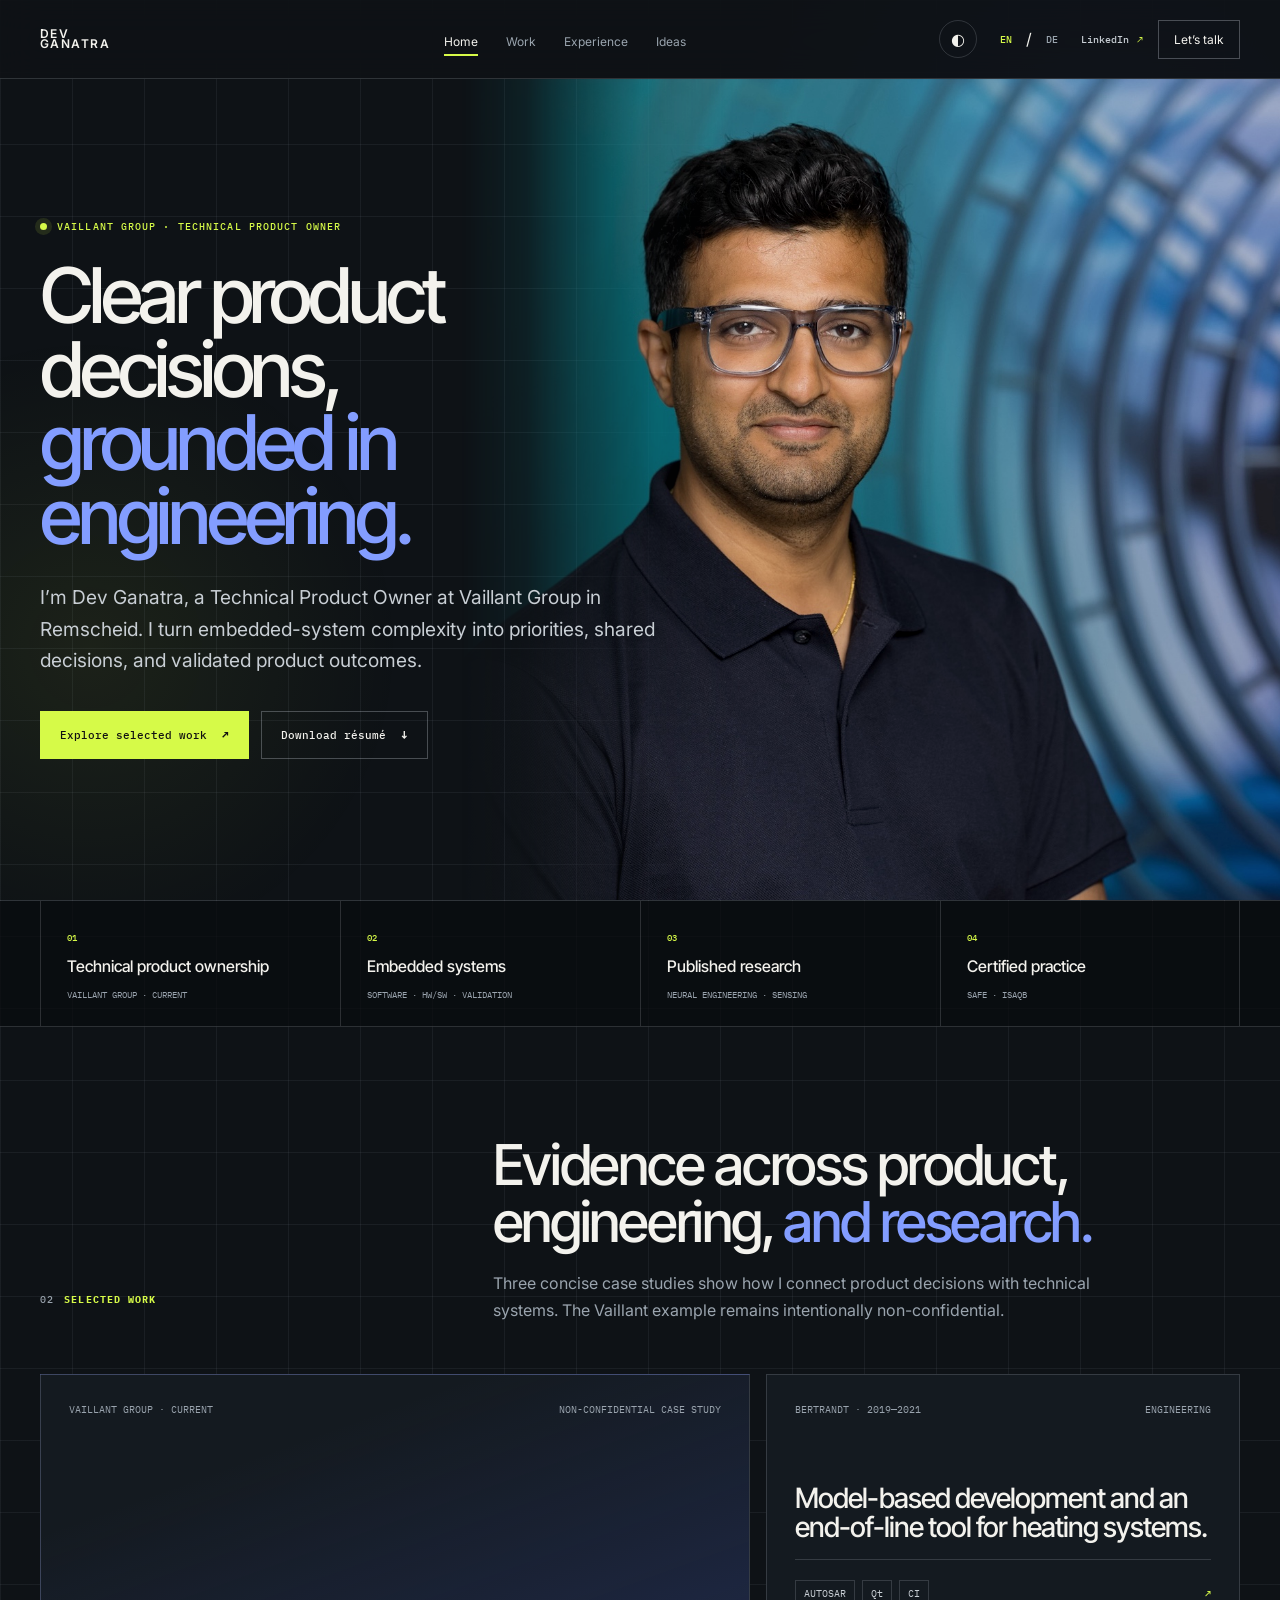
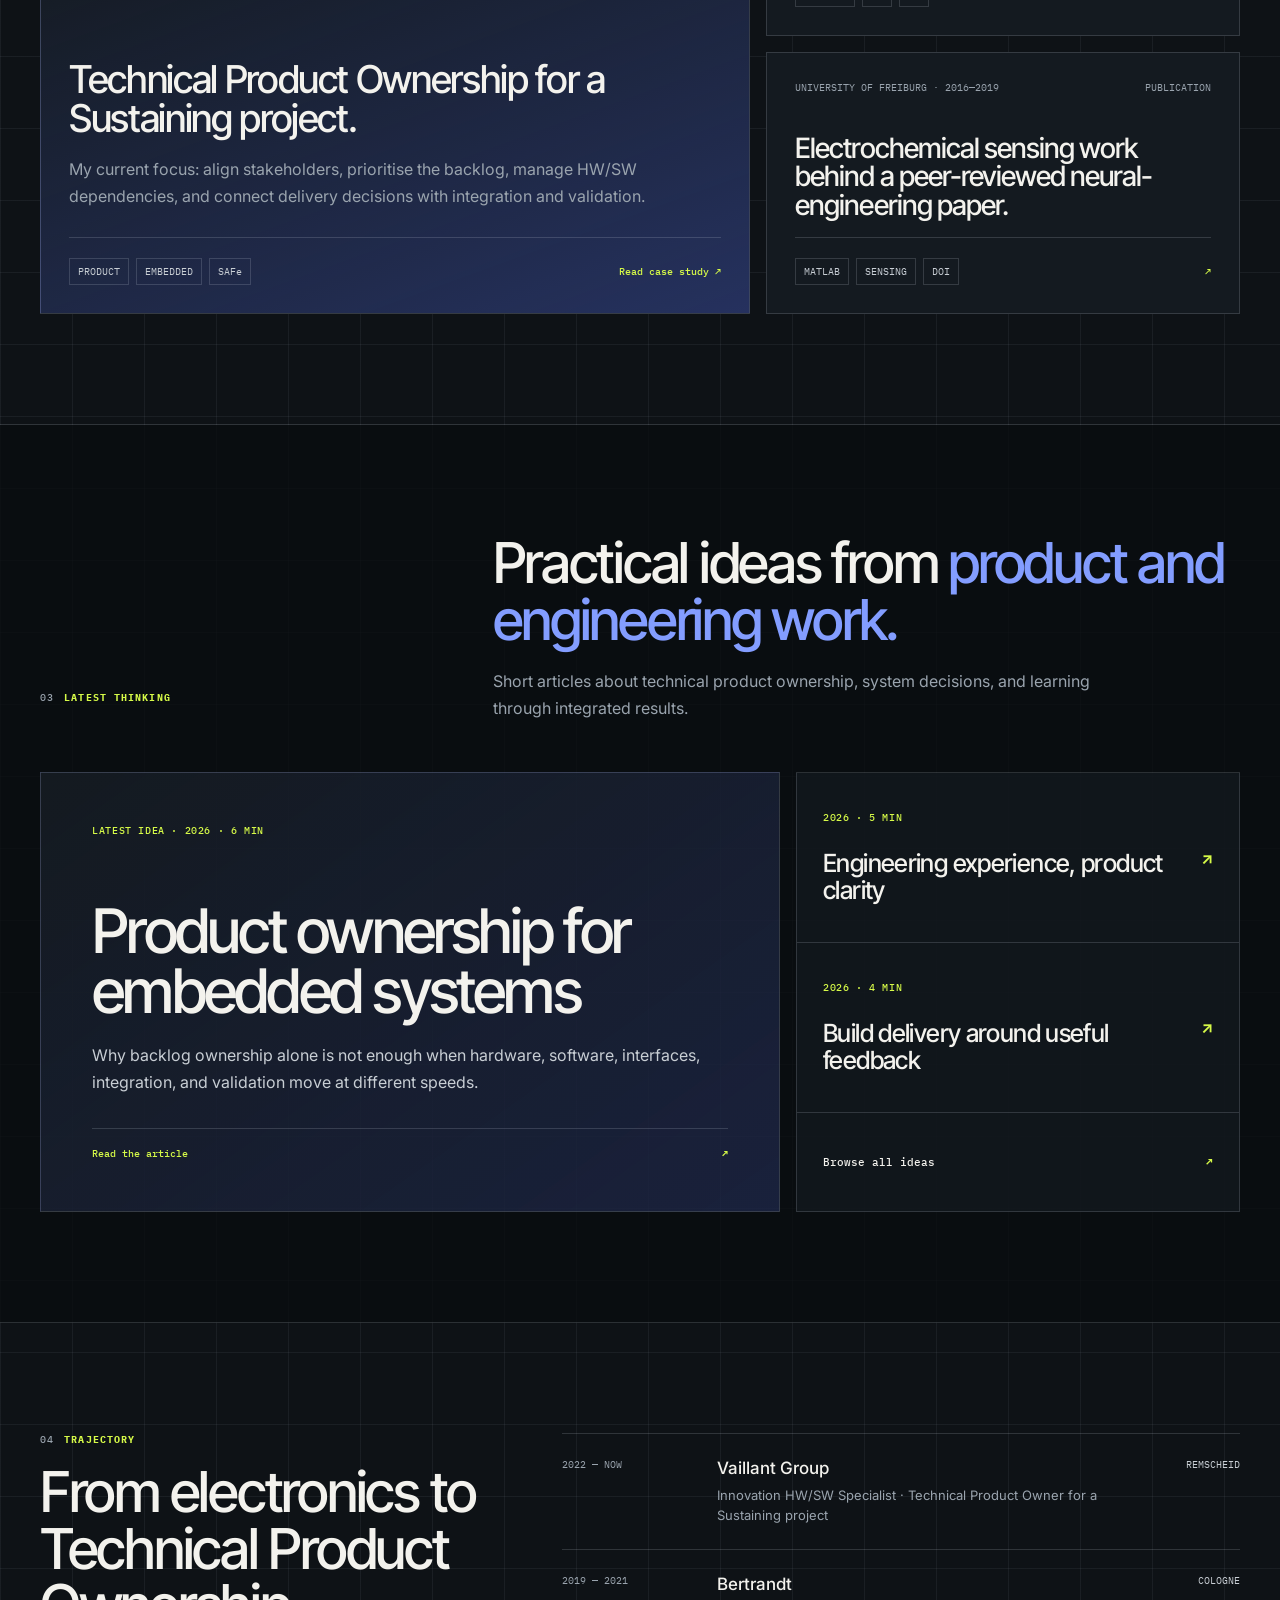
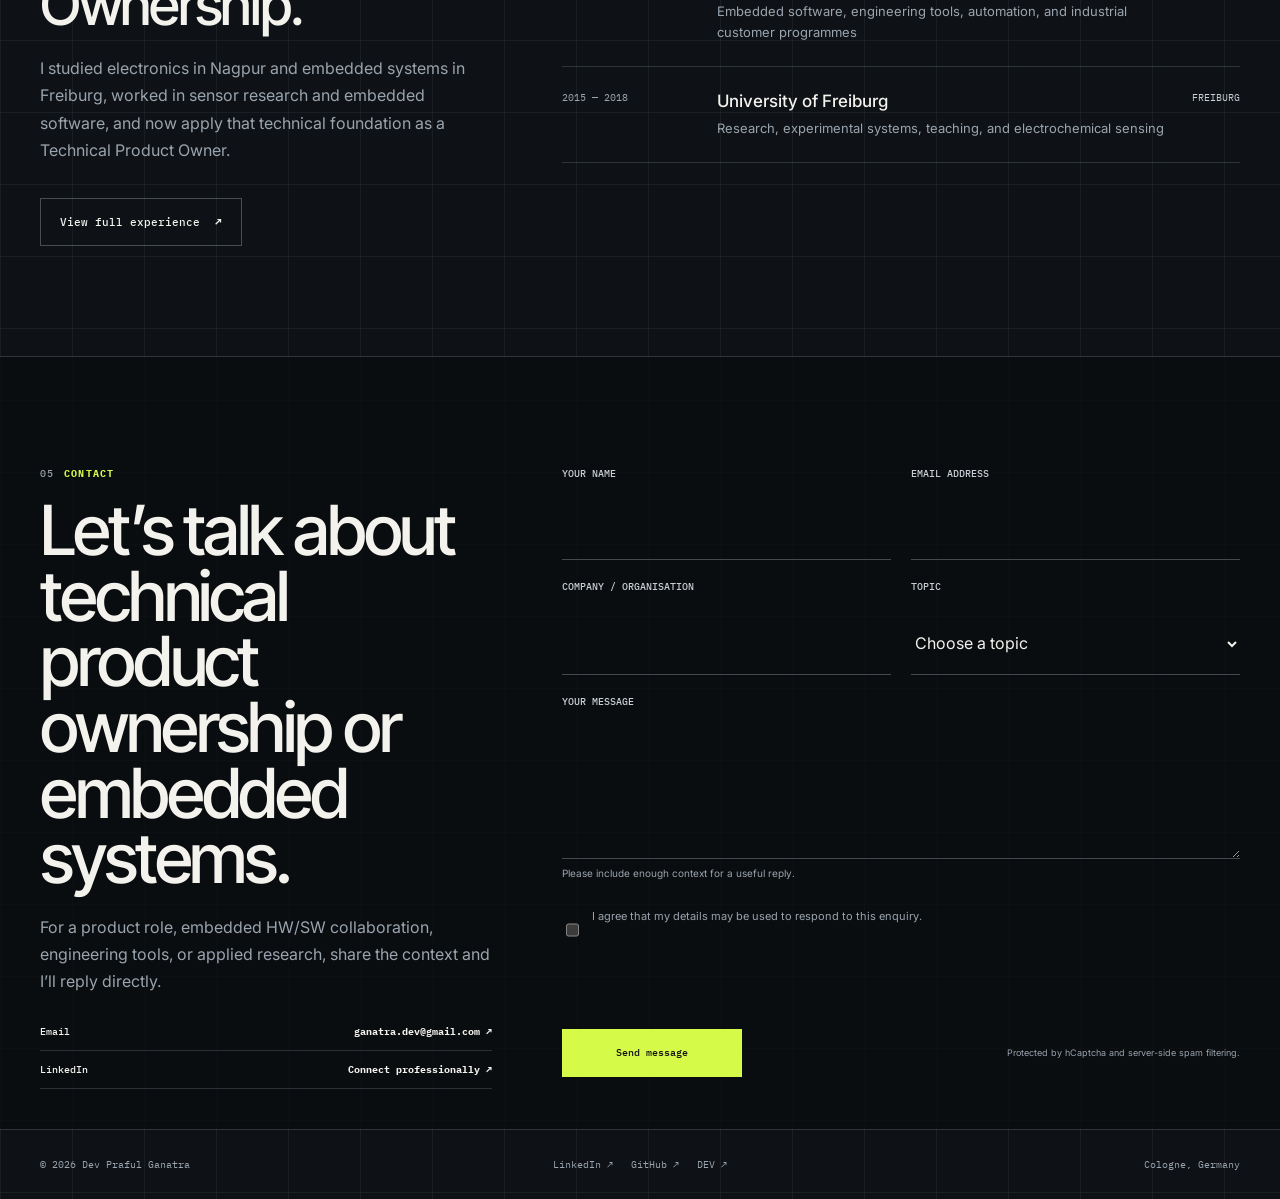
==== index.html @ 5b65bd44 "Integrate portrait into reference-based hero scene" ====
<!doctype html>
<html
  lang="en"
  data-title-en="Dev Praful Ganatra — Technical Product Owner"
  data-title-de="Dev Praful Ganatra — Technical Product Owner"
  data-description-en="Dev Praful Ganatra is a Technical Product Owner at Vaillant Group with experience in embedded software, model-based development, engineering tools, and sensor research."
  data-description-de="Dev Praful Ganatra arbeitet als Technical Product Owner bei der Vaillant Group und bringt Erfahrung in Embedded Software, modellbasierter Entwicklung, Engineering-Tools und Sensorforschung mit."
  data-canonical="https://devganatra.github.io/"
>
  <head>
    <meta charset="UTF-8" />
    <meta name="viewport" content="width=device-width, initial-scale=1.0" />
    <meta name="description" content="Dev Praful Ganatra is a Technical Product Owner at Vaillant Group with experience in embedded software, model-based development, engineering tools, and sensor research." />
    <meta name="author" content="Dev Praful Ganatra" />
    <meta name="robots" content="index, follow, max-image-preview:large, max-snippet:-1" />
    <meta name="google-site-verification" content="arIc67Iur2jPCb2E7fAKsbafg_-e31G-WFQMiZarhj4" />
    <meta name="theme-color" content="#0e1216" />
    <meta name="color-scheme" content="dark light" />
    <meta property="og:type" content="profile" />
    <meta property="og:url" content="https://devganatra.github.io/" />
    <meta property="og:site_name" content="Dev Ganatra" />
    <meta property="og:title" content="Dev Praful Ganatra — Technical Product Owner" />
    <meta property="og:description" content="Technical Product Owner at Vaillant Group with a background in embedded software, model-based development, and applied research." />
    <meta property="og:locale" content="en_GB" />
    <meta property="og:locale:alternate" content="de_DE" />
    <meta name="twitter:card" content="summary_large_image" />
    <meta name="twitter:title" content="Dev Praful Ganatra — Technical Product Owner" />
    <meta name="twitter:description" content="Technical Product Owner at Vaillant Group with a background in embedded software, model-based development, and applied research." />
    <meta property="og:image" content="https://devganatra.github.io/assets/og.png" /><meta property="og:image:width" content="1200" /><meta property="og:image:height" content="630" /><meta property="og:image:alt" content="Dev Ganatra — Product and Engineering" /><meta name="twitter:image" content="https://devganatra.github.io/assets/og.png" /><title>Dev Praful Ganatra — Technical Product Owner</title>
    <link rel="canonical" href="https://devganatra.github.io/" />
    <link rel="alternate" hreflang="en" href="https://devganatra.github.io/?lang=en" />
    <link rel="alternate" hreflang="de" href="https://devganatra.github.io/?lang=de" />
    <link rel="alternate" hreflang="x-default" href="https://devganatra.github.io/" />
    <link rel="preconnect" href="https://fonts.googleapis.com" />
    <link rel="preconnect" href="https://fonts.gstatic.com" crossorigin />
    <link href="https://fonts.googleapis.com/css2?family=IBM+Plex+Mono:wght@400;500&family=Inter:wght@400;500;600&family=Inter+Tight:wght@400;500;600&display=swap" rel="stylesheet" />
    <link rel="icon" href="/assets/icon.svg" type="image/svg+xml" />
    <link rel="manifest" href="/manifest.webmanifest" />
    <link rel="stylesheet" href="/styles.css?v=50" />
    <script type="application/ld+json">
      {
        "@context": "https://schema.org",
        "@graph": [
          {
            "@type": "Person",
            "@id": "https://devganatra.github.io/#person",
            "name": "Dev Praful Ganatra",
            "givenName": "Dev Praful",
            "familyName": "Ganatra",
            "alternateName": ["Dev Ganatra", "Dev Praful Ganatra"],
            "url": "https://devganatra.github.io/",
            "email": "mailto:ganatra.dev@gmail.com",
            "jobTitle": "Technical Product Owner",
            "description": "Technical Product Owner at Vaillant Group with experience in sustaining products, embedded software, model-based development, engineering tools, and electrochemical sensor research.",
            "knowsAbout": [
              "Technical product ownership",
              "Embedded systems",
              "HW/SW innovation",
              "Connected products",
              "Engineering tools and automation",
              "Control systems",
              "Computer vision",
              "Electrochemical sensing"
            ],
            "homeLocation": {"@type": "Place", "name": "Cologne, Germany"},
            "worksFor": {"@type": "Organization", "name": "Vaillant Group", "url": "https://www.vaillant-group.com/"},
            "alumniOf": [
              {"@type": "CollegeOrUniversity", "name": "University of Freiburg", "url": "https://uni-freiburg.de/"},
              {"@type": "CollegeOrUniversity", "name": "RTM Nagpur University", "url": "https://www.nagpuruniversity.ac.in/"}
            ],
            "sameAs": [
              "https://www.linkedin.com/in/devganatra",
              "https://github.com/devganatra",
              "https://dev.to/devganatra",
              "https://gravatar.com/devganatra"
            ]
          },
          {
            "@type": "WebSite",
            "@id": "https://devganatra.github.io/#website",
            "url": "https://devganatra.github.io/",
            "name": "Dev Ganatra — Product and Engineering Portfolio",
            "alternateName": ["Dev Praful Ganatra", "Dev Ganatra"],
            "inLanguage": ["en", "de"],
            "publisher": {"@id": "https://devganatra.github.io/#person"}
          },
          {
            "@type": "ProfilePage",
            "@id": "https://devganatra.github.io/#profile",
            "url": "https://devganatra.github.io/",
            "name": "Dev Praful Ganatra — Technical Product Owner",
            "dateModified": "2026-09-23T12:00:00+02:00",
            "mainEntity": {"@id": "https://devganatra.github.io/#person"},
            "isPartOf": {"@id": "https://devganatra.github.io/#website"}
          }
        ]
      }
    </script>
  </head>
  <body data-page="home">
    <a class="skip-link" href="#content" data-en="Skip to content" data-de="Zum Inhalt springen">Skip to content</a>

    <header class="site-header">
      <div class="shell header-inner">
        <a class="wordmark" href="/" data-internal aria-label="Dev Ganatra home"><span>DEV</span><span>GANATRA</span></a>
        <nav class="primary-nav" data-primary-navigation aria-label="Primary navigation" data-aria-en="Primary navigation" data-aria-de="Hauptnavigation">
          <a href="/" data-internal data-nav-page="home" data-en="Home" data-de="Start">Home</a>
          <a href="/product/" data-internal data-nav-page="product" data-en="Product" data-de="Produkt">Product</a>
          <a href="/case-studies/" data-internal data-nav-page="cases" data-en="Case studies" data-de="Fallstudien">Case studies</a>
          <a href="/projects/" data-internal data-nav-page="projects" data-en="Projects" data-de="Projekte">Projects</a>
          <a href="/research/" data-internal data-nav-page="research" data-en="Research" data-de="Forschung">Research</a>
          <a href="/experience/" data-internal data-nav-page="experience" data-en="Experience" data-de="Beruflicher Werdegang">Experience</a>
          <a href="/notes/" data-internal data-nav-page="notes" data-en="Notes" data-de="Fachbeiträge">Notes</a>
          <div class="mobile-nav-actions">
            <div class="language-switch" aria-label="Language" data-aria-en="Language" data-aria-de="Sprache">
              <button type="button" data-language="en" aria-pressed="true">EN</button><span>/</span><button type="button" data-language="de" aria-pressed="false">DE</button>
            </div>
            <button class="theme-toggle" type="button" data-theme-toggle aria-label="Switch colour theme" data-aria-en="Switch colour theme" data-aria-de="Farbschema wechseln">◐</button>
          </div>
        </nav>
        <div class="header-actions">
          <button class="theme-toggle" type="button" data-theme-toggle aria-label="Switch colour theme" data-aria-en="Switch colour theme" data-aria-de="Farbschema wechseln">◐</button>
          <div class="language-switch" aria-label="Language" data-aria-en="Language" data-aria-de="Sprache">
            <button type="button" data-language="en" aria-pressed="true">EN</button><span>/</span><button type="button" data-language="de" aria-pressed="false">DE</button>
          </div>
          <a class="linkedin-link" href="https://www.linkedin.com/in/devganatra" target="_blank" rel="noreferrer">LinkedIn <b>↗</b></a>
          <a class="header-cta" href="#contact" data-en="Let’s talk" data-de="Kontakt">Let’s talk</a>
          <button class="menu-toggle" type="button" data-menu-toggle aria-expanded="false" aria-label="Open navigation" data-aria-en="Open navigation" data-aria-de="Navigation öffnen">☰</button>
        </div>
      </div>
    </header>

    <main id="content">
      <section class="home-hero">
        <div class="shell hero-layout">
          <div class="hero-copy reveal">
            <span class="eyebrow" data-en="Vaillant Group · Technical Product Owner" data-de="Vaillant Group · Technical Product Owner">Vaillant Group · Technical Product Owner</span>
            <h1>
              <span data-en="Clear product decisions," data-de="Klare Produkt&shy;entscheidungen,">Clear product decisions,</span>
              <em data-en="grounded in engineering." data-de="fundiert durch Engineering.">grounded in engineering.</em>
            </h1>
            <p class="hero-intro" data-en="I’m Dev Ganatra, a Technical Product Owner at Vaillant Group in Remscheid. I turn embedded-system complexity into priorities, shared decisions, and validated product outcomes." data-de="Ich bin Dev Ganatra, Technical Product Owner bei der Vaillant Group in Remscheid. Ich übersetze die Komplexität eingebetteter Systeme in klare Prioritäten, gemeinsame Entscheidungen und validierte Produktergebnisse.">I’m Dev Ganatra, a Technical Product Owner at Vaillant Group in Remscheid. I turn embedded-system complexity into priorities, shared decisions, and validated product outcomes.</p>
            <div class="hero-actions">
              <a class="button button-primary" href="/case-studies/" data-internal><span data-en="Explore selected work" data-de="Ausgewählte Arbeiten">Explore selected work</span><b>↗</b></a>
              <a class="button button-quiet" href="/output/pdf/Dev_Ganatra_Resume_EN.pdf" data-resume-link download><span data-en="Download résumé" data-de="Lebenslauf herunterladen">Download résumé</span><b>↓</b></a>
            </div>
          </div>

          <aside class="portrait-card reveal" aria-label="Portrait of Dev Ganatra" data-aria-en="Portrait of Dev Ganatra" data-aria-de="Porträt von Dev Ganatra">
            <img src="/assets/dev-ganatra-hero-scene.jpg" width="1800" height="1201" alt="Dev Ganatra in a professional engineering environment" fetchpriority="high" />
          </aside>
        </div>
      </section>

      <section class="proof-strip" aria-label="Professional focus">
        <div class="shell proof-grid">
          <div><span>01</span><strong data-en="Technical product ownership" data-de="Technische Produktverantwortung">Technical product ownership</strong><small data-en="Vaillant Group · current" data-de="Vaillant Group · aktuell">Vaillant Group · current</small></div>
          <div><span>02</span><strong data-en="Embedded systems" data-de="Embedded Systems">Embedded systems</strong><small data-en="Software · HW/SW · validation" data-de="Software · HW/SW · Validierung">Software · HW/SW · validation</small></div>
          <div><span>03</span><strong data-en="Published research" data-de="Publizierte Forschung">Published research</strong><small data-en="Neural engineering · sensing" data-de="Neural Engineering · Sensorik">Neural engineering · sensing</small></div>
          <div><span>04</span><strong data-en="Certified practice" data-de="Zertifizierte Praxis">Certified practice</strong><small>SAFe · iSAQB</small></div>
        </div>
      </section>

      <section class="section">
        <div class="shell">
          <div class="section-heading reveal">
            <div><span class="section-kicker"><span>02</span><b data-en="Selected work" data-de="Ausgewählte Arbeiten">Selected work</b></span></div>
            <div>
              <h2><span data-en="Evidence across product, engineering, " data-de="Beispiele aus Produktarbeit, Engineering ">Evidence across product, engineering, </span><em data-en="and research." data-de="und Forschung.">and research.</em></h2>
              <p data-en="Three concise case studies show how I connect product decisions with technical systems. The Vaillant example remains intentionally non-confidential." data-de="Drei kompakte Fallstudien zeigen, wie ich Produktentscheidungen mit technischen Systemen verbinde. Das Vaillant-Beispiel bleibt bewusst frei von vertraulichen Informationen.">Three concise case studies show how I connect product decisions with technical systems. The Vaillant example remains intentionally non-confidential.</p>
            </div>
          </div>
          <div class="featured-grid">
            <a class="case-card case-card-large reveal" href="/case-studies/connected-climate-products/" data-internal>
              <div class="case-meta"><span data-en="VAILLANT GROUP · CURRENT" data-de="VAILLANT GROUP · AKTUELL">VAILLANT GROUP · CURRENT</span><span data-en="NON-CONFIDENTIAL CASE STUDY" data-de="FALLSTUDIE OHNE VERTRAULICHE INHALTE">NON-CONFIDENTIAL CASE STUDY</span></div>
              <h3 data-en="Technical Product Ownership for a Sustaining project." data-de="Technische Produktverantwortung in einem Sustaining-Projekt.">Technical Product Ownership for a Sustaining project.</h3>
              <p data-en="My current focus: align stakeholders, prioritise the backlog, manage HW/SW dependencies, and connect delivery decisions with integration and validation." data-de="Mein aktueller Fokus: Stakeholder abstimmen, den Backlog priorisieren, HW/SW-Abhängigkeiten steuern und Umsetzungsentscheidungen mit Integration und Validierung verbinden.">My current focus: align stakeholders, prioritise the backlog, manage HW/SW dependencies, and connect delivery decisions with integration and validation.</p>
              <div class="case-footer"><div class="case-tags"><span>PRODUCT</span><span>EMBEDDED</span><span>SAFe</span></div><b data-en="Read case study ↗" data-de="Case Study lesen ↗">Read case study ↗</b></div>
            </a>
            <a class="case-card reveal" href="/case-studies/engineering-tools/" data-internal>
              <div class="case-meta"><span>BERTRANDT · 2019—2021</span><span>ENGINEERING</span></div>
              <h3 data-en="Model-based development and an end-of-line tool for heating systems." data-de="Modellbasierte Entwicklung und ein End-of-Line-Tool für Heizsysteme.">Model-based development and an end-of-line tool for heating systems.</h3>
              <div class="case-footer"><div class="case-tags"><span>AUTOSAR</span><span>Qt</span><span>CI</span></div><b>↗</b></div>
            </a>
            <a class="case-card reveal" href="/case-studies/neural-implant-sensing/" data-internal>
              <div class="case-meta"><span data-en="UNIVERSITY OF FREIBURG · 2016—2019" data-de="UNIVERSITÄT FREIBURG · 2016—2019">UNIVERSITY OF FREIBURG · 2016—2019</span><span data-en="PUBLICATION" data-de="PUBLIKATION">PUBLICATION</span></div>
              <h3 data-en="Electrochemical sensing work behind a peer-reviewed neural-engineering paper." data-de="Elektrochemische Sensorforschung als Grundlage einer begutachteten Publikation zu neuronalen Implantaten.">Electrochemical sensing work behind a peer-reviewed neural-engineering paper.</h3>
              <div class="case-footer"><div class="case-tags"><span>MATLAB</span><span>SENSING</span><span>DOI</span></div><b>↗</b></div>
            </a>
          </div>
        </div>
      </section>

      <section class="section ideas-section">
        <div class="shell">
          <div class="section-heading reveal">
            <div><span class="section-kicker"><span>03</span><b data-en="Latest thinking" data-de="Aktuelle Fachbeiträge">Latest thinking</b></span></div>
            <div>
              <h2><span data-en="Practical ideas from " data-de="Praxisnahe Gedanken aus ">Practical ideas from </span><em data-en="product and engineering work." data-de="Produktarbeit und Engineering.">product and engineering work.</em></h2>
              <p data-en="Short articles about technical product ownership, system decisions, and learning through integrated results." data-de="Kurze Beiträge über technische Produktverantwortung, Systementscheidungen und Lernen anhand integrierter Ergebnisse.">Short articles about technical product ownership, system decisions, and learning through integrated results.</p>
            </div>
          </div>
          <div class="ideas-layout">
            <a class="idea-feature reveal" href="/notes/product-ownership-embedded-systems/" data-internal>
              <span class="idea-meta" data-en="LATEST IDEA · 2026 · 6 MIN" data-de="AKTUELLER BEITRAG · 2026 · 6 MIN">LATEST IDEA · 2026 · 6 MIN</span>
              <h3 data-en="Product ownership for embedded systems" data-de="Produktverantwortung für eingebettete Systeme">Product ownership for embedded systems</h3>
              <p data-en="Why backlog ownership alone is not enough when hardware, software, interfaces, integration, and validation move at different speeds." data-de="Warum Backlog-Verantwortung allein nicht genügt, wenn Hardware, Software, Schnittstellen, Integration und Validierung unterschiedlichen Taktungen folgen.">Why backlog ownership alone is not enough when hardware, software, interfaces, integration, and validation move at different speeds.</p>
              <strong><span data-en="Read the article" data-de="Beitrag lesen">Read the article</span><b>↗</b></strong>
            </a>
            <div class="idea-list reveal">
              <a href="/notes/engineering-depth-product-clarity/" data-internal><span>2026 · 5 MIN</span><h3 data-en="Engineering experience, product clarity" data-de="Technische Erfahrung für klare Produktentscheidungen">Engineering experience, product clarity</h3><b>↗</b></a>
              <a href="/notes/feedback-delivery-system/" data-internal><span>2026 · 4 MIN</span><h3 data-en="Build delivery around useful feedback" data-de="Umsetzung an verwertbarem Feedback ausrichten">Build delivery around useful feedback</h3><b>↗</b></a>
              <a class="idea-archive" href="/notes/" data-internal><span data-en="Browse all ideas" data-de="Alle Fachbeiträge">Browse all ideas</span><b>↗</b></a>
            </div>
          </div>
        </div>
      </section>

      <section class="section">
        <div class="shell career-preview">
          <div class="career-copy reveal">
            <span class="section-kicker"><span>04</span><b data-en="Trajectory" data-de="Laufbahn">Trajectory</b></span>
            <h2 data-en="From electronics to Technical Product Ownership." data-de="Von der Elektronik zur technischen Produktverantwortung.">From electronics to Technical Product Ownership.</h2>
            <p data-en="I studied electronics in Nagpur and embedded systems in Freiburg, worked in sensor research and embedded software, and now apply that technical foundation as a Technical Product Owner." data-de="Ich studierte Elektronik in Nagpur und Embedded Systems in Freiburg, arbeitete in der Sensorforschung und Embedded-Softwareentwicklung und nutze diese technische Grundlage heute als Technical Product Owner.">I studied electronics in Nagpur and embedded systems in Freiburg, worked in sensor research and embedded software, and now apply that technical foundation as a Technical Product Owner.</p>
            <div class="page-actions"><a class="button button-quiet" href="/experience/" data-internal><span data-en="View full experience" data-de="Gesamte Erfahrung">View full experience</span><b>↗</b></a></div>
          </div>
          <div class="career-list reveal">
            <article><time data-en="2022 — NOW" data-de="2022 — HEUTE">2022 — NOW</time><div><h3>Vaillant Group</h3><p data-en="Innovation HW/SW Specialist · Technical Product Owner for a Sustaining project" data-de="Innovation HW/SW Specialist · Technical Product Owner für ein Sustaining-Projekt">Innovation HW/SW Specialist · Technical Product Owner for a Sustaining project</p></div><span>REMSCHEID</span></article>
            <article><time>2019 — 2021</time><div><h3>Bertrandt</h3><p data-en="Embedded software, engineering tools, automation, and industrial customer programmes" data-de="Embedded Software, Engineering-Tools, Automatisierung und industrielle Kundenprogramme">Embedded software, engineering tools, automation, and industrial customer programmes</p></div><span data-en="COLOGNE" data-de="KÖLN">COLOGNE</span></article>
            <article><time>2015 — 2018</time><div><h3>University of Freiburg</h3><p data-en="Research, experimental systems, teaching, and electrochemical sensing" data-de="Forschung, Versuchssysteme, Lehre und elektrochemische Sensorik">Research, experimental systems, teaching, and electrochemical sensing</p></div><span>FREIBURG</span></article>
          </div>
        </div>
      </section>

      <section class="contact-section" id="contact">
        <div class="shell contact-layout">
          <div class="contact-copy reveal">
            <span class="section-kicker"><span>05</span><b data-en="Contact" data-de="Kontakt">Contact</b></span>
            <h2 data-en="Let’s talk about technical product ownership or embedded systems." data-de="Austausch zu technischer Produktverantwortung oder Embedded Systems.">Let’s talk about technical product ownership or embedded systems.</h2>
            <p data-en="For a product role, embedded HW/SW collaboration, engineering tools, or applied research, share the context and I’ll reply directly." data-de="Ob Produktrolle, Zusammenarbeit an Embedded HW/SW, Engineering-Tools oder angewandte Forschung: Schildern Sie kurz den Kontext, und ich antworte gezielt.">For a product role, embedded HW/SW collaboration, engineering tools, or applied research, share the context and I’ll reply directly.</p>
            <div class="contact-links">
              <a href="mailto:ganatra.dev@gmail.com"><span>Email</span><b>ganatra.dev@gmail.com ↗</b></a>
              <a href="https://www.linkedin.com/in/devganatra" target="_blank" rel="noreferrer"><span>LinkedIn</span><b data-en="Connect professionally ↗" data-de="Professionell vernetzen ↗">Connect professionally ↗</b></a>
            </div>
          </div>

          <form class="contact-form reveal" action="https://api.web3forms.com/submit" method="POST" data-contact-form>
            <input type="hidden" name="access_key" value="1f763b0e-4c8f-427f-8087-fe6c22e0355c" />
            <input type="hidden" name="subject" value="[devganatra.me] New portfolio enquiry" />
            <input type="hidden" name="from_name" value="Dev Ganatra Portfolio" />
            <input type="hidden" name="redirect" value="https://devganatra.github.io/?message=sent#contact" />
            <input type="hidden" name="Source" value="devganatra.github.io portfolio" />
            <input class="form-honey" type="checkbox" name="botcheck" tabindex="-1" autocomplete="off" aria-hidden="true" />
            <div class="form-success" data-form-success role="status" hidden><strong data-en="Message sent." data-de="Nachricht gesendet.">Message sent.</strong><p data-en="Thank you. I’ll reply as soon as possible." data-de="Vielen Dank. Ich melde mich so bald wie möglich.">Thank you. I’ll reply as soon as possible.</p></div>
            <div class="form-field"><label for="name" data-en="Your name" data-de="Ihr Name">Your name</label><input id="name" name="Name" type="text" autocomplete="name" minlength="2" maxlength="80" required /></div>
            <div class="form-field"><label for="email" data-en="Email address" data-de="E-Mail-Adresse">Email address</label><input id="email" name="email" type="email" autocomplete="email" maxlength="120" required /></div>
            <div class="form-field"><label for="company" data-en="Company / organisation" data-de="Unternehmen / Organisation">Company / organisation</label><input id="company" name="Company / organization" type="text" autocomplete="organization" maxlength="120" /></div>
            <div class="form-field"><label for="topic" data-en="Topic" data-de="Thema">Topic</label><select id="topic" name="Topic" required><option value="" selected disabled data-en="Choose a topic" data-de="Thema auswählen">Choose a topic</option><option value="Product ownership" data-en="Product ownership" data-de="Product Ownership">Product ownership</option><option value="Embedded systems" data-en="Embedded systems" data-de="Eingebettete Systeme">Embedded systems</option><option value="Engineering collaboration" data-en="Engineering collaboration" data-de="Engineering-Zusammenarbeit">Engineering collaboration</option><option value="Other" data-en="Other" data-de="Anderes">Other</option></select></div>
            <div class="form-field form-field-wide"><label for="message" data-en="Your message" data-de="Ihre Nachricht">Your message</label><textarea id="message" name="Message" rows="5" minlength="30" maxlength="2000" required></textarea><small data-en="Please include enough context for a useful reply." data-de="Bitte geben Sie genügend Kontext für eine hilfreiche Antwort an.">Please include enough context for a useful reply.</small></div>
            <label class="form-consent form-field-wide"><input type="checkbox" name="Contact permission" value="Agreed" required /><span data-en="I agree that my details may be used to respond to this enquiry." data-de="Ich stimme zu, dass meine Angaben zur Beantwortung dieser Anfrage verwendet werden dürfen.">I agree that my details may be used to respond to this enquiry.</span></label>
            <div class="form-field-wide"><div class="h-captcha" data-captcha="true"></div><p data-captcha-error role="alert" hidden data-en="Please complete the spam-protection check." data-de="Bitte schließen Sie die Spam-Schutz-Prüfung ab.">Please complete the spam-protection check.</p></div>
            <div class="form-actions form-field-wide"><button type="submit" data-en="Send message" data-de="Nachricht senden">Send message</button><p data-en="Protected by hCaptcha and server-side spam filtering." data-de="Geschützt durch hCaptcha und serverseitige Spamfilterung.">Protected by hCaptcha and server-side spam filtering.</p></div>
          </form>
        </div>
      </section>
    </main>

    <footer class="site-footer">
      <div class="shell footer-inner">
        <span>© <span data-year></span> Dev Praful Ganatra</span>
        <nav aria-label="Social links"><a href="https://www.linkedin.com/in/devganatra" target="_blank" rel="noreferrer">LinkedIn ↗</a><a href="https://github.com/devganatra" target="_blank" rel="noreferrer">GitHub ↗</a><a href="https://dev.to/devganatra" target="_blank" rel="noreferrer">DEV ↗</a></nav>
        <span data-en="Cologne, Germany" data-de="Köln, Deutschland">Cologne, Germany</span>
      </div>
    </footer>
    <div class="reading-progress" data-reading-progress aria-hidden="true"></div>
    <script src="https://web3forms.com/client/script.js" async defer></script>
    <script src="/site.js?v=50"></script>
  </body>
</html>
---- styles.css ----
:root {
  --bg: #0e1216;
  --bg-deep: #090c0f;
  --panel: #141a20;
  --panel-strong: #19212a;
  --ink: #f3f2ed;
  --muted: #9aa4ae;
  --soft: #c8ced4;
  --blue: #839dff;
  --blue-deep: #526ad0;
  --lime: #d6fa48;
  --line: rgba(223, 231, 239, 0.16);
  --line-strong: rgba(223, 231, 239, 0.28);
  --grid: rgba(195, 207, 219, 0.065);
  --display: "Inter Tight", "Inter", sans-serif;
  --sans: "Inter", sans-serif;
  --mono: "IBM Plex Mono", monospace;
  --shell: min(1200px, calc(100vw - 80px));
  color-scheme: dark;
}

:root[data-theme="light"] {
  --bg: #f0efe9;
  --bg-deep: #e5e4dc;
  --panel: #f8f7f2;
  --panel-strong: #ffffff;
  --ink: #171b20;
  --muted: #616a73;
  --soft: #333b43;
  --blue: #4f66d0;
  --blue-deep: #3449a8;
  --lime: #56720a;
  --line: rgba(17, 24, 31, 0.15);
  --line-strong: rgba(17, 24, 31, 0.28);
  --grid: rgba(17, 24, 31, 0.055);
  color-scheme: light;
}

:root[data-theme="light"] .skip-link,
:root[data-theme="light"] .button-primary,
:root[data-theme="light"] .form-actions button { color: #fff; }

* { box-sizing: border-box; }
html { scroll-behavior: smooth; }
body {
  margin: 0;
  background:
    linear-gradient(var(--grid) 1px, transparent 1px),
    linear-gradient(90deg, var(--grid) 1px, transparent 1px),
    var(--bg);
  background-size: 72px 72px;
  color: var(--ink);
  font-family: var(--sans);
  -webkit-font-smoothing: antialiased;
}
body::before {
  position: fixed;
  inset: 0;
  z-index: -1;
  background:
    radial-gradient(circle at 86% 22%, rgba(73, 96, 220, 0.22), transparent 31%),
    radial-gradient(circle at 7% 72%, rgba(214, 250, 72, 0.07), transparent 23%);
  content: "";
  pointer-events: none;
}
a { color: inherit; text-decoration: none; }
button, input, textarea, select { font: inherit; }
button, a { -webkit-tap-highlight-color: transparent; }
:where(a, button, input, textarea, select):focus-visible {
  outline: 3px solid var(--lime);
  outline-offset: 4px;
}
img { max-width: 100%; }
[hidden] { display: none !important; }
.shell { width: var(--shell); margin-inline: auto; }
.skip-link {
  position: fixed;
  left: 18px;
  top: -70px;
  z-index: 100;
  padding: 12px 16px;
  background: var(--lime);
  color: #111;
  font: 500 12px var(--mono);
}
.skip-link:focus { top: 18px; }

.site-header {
  position: sticky;
  top: 0;
  z-index: 50;
  border-bottom: 1px solid var(--line);
  background: color-mix(in srgb, var(--bg) 86%, transparent);
  backdrop-filter: blur(18px);
}
.header-inner {
  display: grid;
  grid-template-columns: 150px 1fr auto;
  min-height: 78px;
  align-items: center;
  gap: 26px;
}
.wordmark {
  display: inline-flex;
  width: max-content;
  flex-direction: column;
  font: 600 12px/0.86 var(--sans);
  letter-spacing: 0.12em;
}
.primary-nav {
  display: flex;
  justify-content: center;
  gap: 28px;
  font-size: 12px;
}
.primary-nav a[href^="/product/"],
.primary-nav a[href^="/projects/"],
.primary-nav a[href^="/research/"] { display: none; }
.primary-nav a {
  position: relative;
  padding: 29px 0 25px;
  color: var(--muted);
  transition: color 180ms ease;
}
.primary-nav a::after {
  position: absolute;
  bottom: 18px;
  left: 0;
  width: 100%;
  height: 2px;
  transform: scaleX(0);
  background: var(--lime);
  content: "";
  transition: transform 180ms ease;
}
.primary-nav a:hover,
.primary-nav a[aria-current="page"] { color: var(--ink); }
.primary-nav a[aria-current="page"]::after { transform: scaleX(1); }
.header-actions { display: flex; align-items: center; gap: 15px; }
.theme-toggle,
.menu-toggle {
  display: grid;
  width: 38px;
  height: 38px;
  place-items: center;
  border: 1px solid var(--line);
  border-radius: 50%;
  background: transparent;
  color: var(--ink);
  cursor: pointer;
}
.language-switch { display: flex; align-items: center; gap: 6px; }
.language-switch button {
  min-width: 28px;
  min-height: 28px;
  padding: 4px;
  border: 0;
  background: transparent;
  color: var(--muted);
  cursor: pointer;
  font: 500 10px var(--mono);
}
.language-switch button[aria-pressed="true"] { color: var(--lime); }
.linkedin-link {
  display: inline-flex;
  align-items: center;
  gap: 8px;
  color: var(--soft);
  font: 500 10px var(--mono);
}
.linkedin-link b { color: var(--lime); font-weight: 400; }
.header-cta {
  padding: 11px 15px;
  border: 1px solid var(--line-strong);
  font-size: 12px;
  transition: border-color 180ms ease, background 180ms ease;
}
.header-cta:hover { border-color: var(--lime); background: rgba(214, 250, 72, 0.07); }
.menu-toggle { display: none; }
.mobile-nav-actions { display: none; }

.eyebrow,
.section-kicker,
.page-label {
  display: flex;
  flex-wrap: wrap;
  align-items: center;
  gap: 10px;
  color: var(--lime);
  font: 500 10px var(--mono);
  letter-spacing: 0.11em;
  text-transform: uppercase;
}
.eyebrow::before {
  width: 7px;
  height: 7px;
  border-radius: 50%;
  background: var(--lime);
  box-shadow: 0 0 0 5px rgba(214, 250, 72, 0.11);
  content: "";
}
.section-kicker { margin-bottom: 18px; }
.section-kicker span { color: var(--muted); }

.home-hero {
  position: relative;
  min-height: calc(100vh - 78px);
  display: flex;
  align-items: stretch;
  overflow: clip;
  border-bottom: 1px solid var(--line);
}
.hero-layout {
  position: relative;
  display: grid;
  grid-template-columns: 1fr;
  min-height: 660px;
  padding-block: 64px;
  align-items: center;
}
.hero-copy { position: relative; z-index: 2; width: min(54%, 670px); min-width: 0; }
.hero-layout > *,
.page-hero-grid > *,
.case-layout > *,
.article-layout > * {
  min-width: 0;
}
.hero-copy h1,
.page-hero h1 {
  margin: 26px 0 28px;
  font: 500 clamp(54px, 6vw, 86px)/0.96 var(--display);
  letter-spacing: -0.055em;
}
.hero-copy h1 em,
.page-hero h1 em {
  display: block;
  color: var(--blue);
  font-style: normal;
}
html[lang="de"] .hero-copy h1 {
  font-size: clamp(50px, 5.1vw, 72px);
  letter-spacing: -0.048em;
}
html[lang="de"] .page-hero h1 {
  font-size: clamp(52px, 5.7vw, 82px);
  letter-spacing: -0.045em;
}
.hero-intro {
  max-width: 650px;
  margin: 0;
  color: var(--soft);
  font-size: clamp(17px, 1.5vw, 21px);
  line-height: 1.65;
}
.hero-actions,
.page-actions {
  display: flex;
  flex-wrap: wrap;
  gap: 12px;
  margin-top: 34px;
}
.button {
  display: inline-flex;
  min-height: 48px;
  align-items: center;
  justify-content: center;
  gap: 15px;
  padding: 0 19px;
  border: 1px solid var(--line-strong);
  background: var(--panel);
  color: var(--ink);
  font: 500 11px var(--mono);
  transition: transform 180ms ease, border-color 180ms ease, background 180ms ease;
}
.button:hover { transform: translateY(-2px); border-color: var(--lime); }
.button-primary { border-color: var(--lime); background: var(--lime); color: #111; }
.button-quiet { background: transparent; }
.hero-facts {
  display: flex;
  flex-wrap: wrap;
  gap: 20px;
  margin-top: 40px;
  color: var(--muted);
  font: 400 10px var(--mono);
  text-transform: uppercase;
}
.hero-facts span { display: inline-flex; align-items: center; gap: 10px; }
.hero-facts i { width: 4px; height: 4px; border-radius: 50%; background: var(--blue); }

.signal-card {
  position: relative;
  overflow: hidden;
  border: 1px solid var(--line);
  background: linear-gradient(145deg, rgba(18, 24, 30, 0.94), rgba(40, 54, 112, 0.42));
  padding: 28px;
}
:root[data-theme="light"] .signal-card {
  background: linear-gradient(145deg, rgba(255,255,255,0.92), rgba(126, 147, 230, 0.22));
}
.signal-card::after {
  position: absolute;
  right: -80px;
  bottom: -100px;
  width: 280px;
  height: 280px;
  border-radius: 50%;
  background: rgba(76, 102, 227, 0.24);
  filter: blur(50px);
  content: "";
}
.signal-top {
  position: relative;
  z-index: 1;
  display: flex;
  justify-content: space-between;
  color: var(--muted);
  font: 400 10px var(--mono);
  letter-spacing: 0.08em;
}
.signal-profile {
  position: relative;
  z-index: 1;
  display: grid;
  grid-template-columns: 82px minmax(0, 1fr);
  gap: 18px;
  align-items: end;
  margin-top: 26px;
  padding-bottom: 24px;
  border-bottom: 1px solid var(--line);
}
.signal-profile img {
  width: 82px;
  height: auto;
  aspect-ratio: 4 / 5;
  object-fit: cover;
  border: 1px solid var(--lime);
  filter: saturate(0.92) contrast(1.02);
}
.signal-profile small {
  display: block;
  color: var(--lime);
  font: 500 9px var(--mono);
  letter-spacing: 0.08em;
  text-transform: uppercase;
}
.signal-profile strong {
  display: block;
  margin: 8px 0 5px;
  font: 500 24px/1 var(--display);
}
.signal-profile span { color: var(--soft); font-size: 12px; line-height: 1.45; }
.signal-map {
  position: relative;
  z-index: 1;
  display: grid;
  gap: 20px;
  margin: 30px 0;
}
.signal-map::before {
  position: absolute;
  top: 25px;
  bottom: 25px;
  left: 18px;
  width: 1px;
  background: linear-gradient(var(--lime), var(--blue));
  content: "";
}
.signal-node {
  position: relative;
  display: grid;
  grid-template-columns: 38px minmax(0, 1fr);
  align-items: center;
  gap: 15px;
}
.signal-node > span {
  display: grid;
  z-index: 1;
  width: 38px;
  height: 38px;
  place-items: center;
  border: 1px solid var(--line-strong);
  border-radius: 50%;
  background: var(--panel);
  color: var(--lime);
  font: 500 10px var(--mono);
}
.signal-node div { min-width: 0; padding: 15px 16px; border: 1px solid var(--line); background: rgba(10, 14, 18, 0.34); }
:root[data-theme="light"] .signal-node div { background: rgba(255,255,255,0.52); }
.signal-node small { display: block; color: var(--muted); font: 400 10px var(--mono); text-transform: uppercase; }
.signal-node strong { display: block; margin-top: 5px; font-size: 15px; font-weight: 500; }
.assignment-chip {
  position: relative;
  z-index: 1;
  padding-top: 22px;
  border-top: 1px solid var(--line);
}
.assignment-chip small { color: var(--muted); font: 400 10px var(--mono); }
.assignment-chip strong { display: block; margin: 7px 0; font: 500 22px var(--display); }
.assignment-chip span { color: var(--soft); font-size: 12px; }

.portrait-card {
  position: absolute;
  z-index: 1;
  top: 0;
  right: calc((var(--shell) - 100vw) / 2);
  bottom: 0;
  width: min(64vw, 920px);
  min-height: 0;
  overflow: hidden;
  border: 0;
  background: transparent;
  -webkit-mask-image: linear-gradient(to right, transparent 0%, rgba(0, 0, 0, 0.12) 8%, rgba(0, 0, 0, 0.78) 22%, #000 34%);
  mask-image: linear-gradient(to right, transparent 0%, rgba(0, 0, 0, 0.12) 8%, rgba(0, 0, 0, 0.78) 22%, #000 34%);
}
.portrait-card img {
  position: absolute;
  inset: 0;
  display: block;
  width: 100%;
  max-width: 100%;
  height: 100%;
  object-fit: cover;
  object-position: 38% center;
  filter:
    saturate(0.88)
    contrast(1.04)
    brightness(0.94);
}
:root[data-theme="light"] .portrait-card img {
  filter:
    saturate(0.82)
    contrast(0.98)
    brightness(1.06);
}

.proof-strip { border-bottom: 1px solid var(--line); background: color-mix(in srgb, var(--bg-deep) 72%, transparent); }
.proof-grid { display: grid; grid-template-columns: repeat(4, 1fr); }
.proof-grid > div { min-width: 0; padding: 24px 26px; border-left: 1px solid var(--line); }
.proof-grid > div:last-child { border-right: 1px solid var(--line); }
.proof-grid span { color: var(--lime); font: 500 9px var(--mono); }
.proof-grid strong { display: block; margin: 12px 0 6px; font: 500 16px/1.2 var(--display); }
.proof-grid small { color: var(--muted); font: 400 9px/1.45 var(--mono); text-transform: uppercase; }

.section { padding-block: 110px; border-bottom: 1px solid var(--line); }
.section-heading {
  display: grid;
  grid-template-columns: 0.7fr 1.3fr;
  gap: 50px;
  align-items: end;
  margin-bottom: 50px;
}
.section-heading > *,
.ideas-layout > *,
.idea-list,
.idea-list a,
.idea-feature { min-width: 0; }
.section-heading h2 {
  max-width: 840px;
  margin: 0;
  font: 500 clamp(38px, 4.4vw, 65px)/1 var(--display);
  letter-spacing: -0.04em;
}
.section-heading h2 em { color: var(--blue); font-style: normal; }
.section-heading p { max-width: 600px; margin: 20px 0 0; color: var(--muted); line-height: 1.7; }

.route-grid { display: grid; grid-template-columns: repeat(3, 1fr); gap: 16px; }
.route-card {
  position: relative;
  min-height: 350px;
  display: flex;
  flex-direction: column;
  padding: 28px;
  border: 1px solid var(--line);
  background: color-mix(in srgb, var(--panel) 76%, transparent);
  transition: transform 220ms ease, border-color 220ms ease, background 220ms ease;
}
.route-card:hover { transform: translateY(-6px); border-color: var(--line-strong); background: var(--panel-strong); }
.route-number { color: var(--lime); font: 500 10px var(--mono); }
.route-card h3 { margin: auto 0 16px; font: 500 30px/1.05 var(--display); letter-spacing: -0.03em; }
.route-card p { margin: 0 0 30px; color: var(--muted); line-height: 1.6; }
.route-card strong { display: flex; justify-content: space-between; font: 500 10px var(--mono); }
.route-card:nth-child(2) { background: linear-gradient(150deg, var(--panel), rgba(74, 94, 190, 0.42)); }
.route-card:nth-child(3) { background: linear-gradient(150deg, var(--panel), rgba(115, 137, 39, 0.14)); }

.featured-grid {
  display: grid;
  grid-template-columns: 1.2fr 0.8fr;
  grid-template-rows: repeat(2, minmax(260px, auto));
  gap: 16px;
}
.case-card {
  display: flex;
  flex-direction: column;
  padding: 28px;
  border: 1px solid var(--line);
  background: var(--panel);
}
.case-card-large {
  grid-row: 1 / 3;
  min-height: 540px;
  background:
    linear-gradient(160deg, transparent 20%, rgba(61, 81, 180, 0.42)),
    var(--panel);
}
.case-meta { display: flex; justify-content: space-between; gap: 20px; color: var(--muted); font: 400 10px var(--mono); }
.case-card h3 { max-width: 620px; margin: auto 0 18px; font: 500 clamp(28px, 3vw, 48px)/1.02 var(--display); letter-spacing: -0.035em; }
.case-card:not(.case-card-large) h3 { font-size: 28px; }
.case-card p { max-width: 600px; margin: 0 0 28px; color: var(--muted); line-height: 1.65; }
.case-footer { display: flex; align-items: center; justify-content: space-between; gap: 20px; padding-top: 20px; border-top: 1px solid var(--line); }
.case-tags { display: flex; flex-wrap: wrap; gap: 7px; }
.case-tags span { padding: 6px 8px; border: 1px solid var(--line); color: var(--soft); font: 400 10px var(--mono); }
.case-footer b { color: var(--lime); font: 500 10px var(--mono); }

.ideas-section { background: color-mix(in srgb, var(--bg-deep) 76%, transparent); }
.ideas-layout { display: grid; grid-template-columns: minmax(0, 1.25fr) minmax(320px, 0.75fr); gap: 16px; }
.idea-feature {
  min-height: 440px;
  display: flex;
  flex-direction: column;
  padding: clamp(28px, 4vw, 52px);
  border: 1px solid var(--line);
  background: linear-gradient(145deg, var(--panel), rgba(67, 85, 174, 0.28));
}
.idea-meta,
.idea-list a > span { color: var(--lime); font: 500 10px var(--mono); letter-spacing: 0.06em; }
.idea-feature h3 { max-width: 760px; margin: auto 0 20px; font: 500 clamp(40px, 4.8vw, 68px)/0.98 var(--display); letter-spacing: -0.045em; }
.idea-feature p { max-width: 680px; margin: 0 0 32px; color: var(--soft); font-size: 16px; line-height: 1.7; }
.idea-feature strong { display: flex; justify-content: space-between; padding-top: 18px; border-top: 1px solid var(--line); color: var(--lime); font: 500 10px var(--mono); }
.idea-list { display: grid; border-top: 1px solid var(--line); }
.idea-list a { position: relative; display: grid; grid-template-columns: 1fr auto; gap: 18px; align-content: center; min-height: 160px; padding: 26px; border: 1px solid var(--line); border-top: 0; background: color-mix(in srgb, var(--panel) 74%, transparent); transition: background 180ms ease, border-color 180ms ease; }
.idea-list a:hover { border-color: var(--line-strong); background: var(--panel); }
.idea-list h3 { grid-column: 1; margin: 8px 0 0; font: 500 25px/1.08 var(--display); letter-spacing: -0.025em; }
.idea-list a > b { grid-column: 2; grid-row: 1 / 3; align-self: center; color: var(--lime); }
.idea-list .idea-archive { min-height: 90px; display: flex; align-items: center; justify-content: space-between; color: var(--ink); font: 500 11px var(--mono); }
.idea-list .idea-archive > span { color: inherit; font: inherit; letter-spacing: 0; }
html[lang="de"] .idea-feature h3,
html[lang="de"] .idea-list h3,
html[lang="de"] .section-heading h2 {
  hyphens: auto;
  overflow-wrap: break-word;
}

.career-preview { display: grid; grid-template-columns: 0.8fr 1.2fr; gap: 70px; }
.career-copy h2 { margin: 18px 0 22px; font: 500 clamp(40px, 4.4vw, 65px)/1 var(--display); letter-spacing: -0.04em; }
.career-copy p { color: var(--muted); line-height: 1.7; }
.career-list { border-top: 1px solid var(--line); }
.career-list article {
  display: grid;
  grid-template-columns: 130px 1fr auto;
  gap: 25px;
  padding: 24px 0;
  border-bottom: 1px solid var(--line);
  align-items: start;
}
.career-list time { color: var(--muted); font: 400 10px var(--mono); }
.career-list h3 { margin: 0 0 7px; font-size: 17px; font-weight: 500; }
.career-list p { margin: 0; color: var(--muted); font-size: 13px; line-height: 1.55; }
.career-list > article > span { color: var(--soft); font: 400 10px var(--mono); }
.career-list-expanded article {
  grid-template-columns: 130px minmax(0, 1fr) 90px;
  gap: 34px;
  padding: 34px 28px;
  transition: background 180ms ease, border-color 180ms ease;
}
.career-list-expanded article:hover { background: color-mix(in srgb, var(--panel) 72%, transparent); }
.career-list-expanded .career-current {
  border: 1px solid var(--line-strong);
  background: linear-gradient(135deg, rgba(67, 85, 174, 0.22), color-mix(in srgb, var(--panel) 76%, transparent));
}
.career-list-expanded h3 { font: 500 clamp(25px, 3vw, 38px)/1 var(--display); letter-spacing: -0.03em; }
.career-list-expanded strong { display: block; margin: 10px 0 14px; color: var(--blue); font-size: 13px; font-weight: 500; }
.career-list-expanded p { max-width: 760px; font-size: 15px; line-height: 1.7; }
.career-tags { display: flex; flex-wrap: wrap; gap: 7px; margin-top: 18px; }
.career-tags span { padding: 6px 8px; border: 1px solid var(--line); color: var(--soft); font: 400 9px var(--mono); }

.contact-section { padding-block: 110px 40px; background: color-mix(in srgb, var(--bg-deep) 78%, transparent); }
.contact-layout { display: grid; grid-template-columns: 0.8fr 1.2fr; gap: 70px; }
.contact-layout > * { min-width: 0; }
.contact-copy h2 { margin: 18px 0 22px; font: 500 clamp(44px, 5.4vw, 78px)/0.95 var(--display); letter-spacing: -0.045em; }
.contact-copy p { max-width: 480px; color: var(--muted); line-height: 1.7; }
.contact-links { display: grid; gap: 12px; margin-top: 30px; }
.contact-links a { display: flex; justify-content: space-between; padding-bottom: 12px; border-bottom: 1px solid var(--line); font: 500 10px var(--mono); }
.contact-form { display: grid; grid-template-columns: 1fr 1fr; gap: 20px; }
.form-field { display: grid; gap: 8px; }
.form-field-wide { grid-column: 1 / -1; }
.form-field label { color: var(--soft); font: 500 10px var(--mono); text-transform: uppercase; }
.form-field input,
.form-field textarea,
.form-field select {
  width: 100%;
  border: 0;
  border-bottom: 1px solid var(--line-strong);
  border-radius: 0;
  background: transparent;
  color: var(--ink);
  outline: none;
  padding: 13px 0;
}
.form-field textarea { resize: vertical; }
.form-field input:focus,
.form-field textarea:focus,
.form-field select:focus { border-color: var(--lime); }
.form-field small { color: var(--muted); font-size: 10px; }
.form-consent { display: flex; gap: 10px; color: var(--muted); font-size: 11px; line-height: 1.5; }
.form-consent input { accent-color: var(--lime); }
.form-honey { position: absolute; left: -9999px; }
.form-actions { display: flex; align-items: center; justify-content: space-between; gap: 20px; }
.form-actions button {
  min-width: 180px;
  min-height: 48px;
  border: 1px solid var(--lime);
  background: var(--lime);
  color: #111;
  cursor: pointer;
  font: 500 10px var(--mono);
}
.form-actions button:disabled { opacity: 0.6; cursor: wait; }
.form-actions p { margin: 0; color: var(--muted); font-size: 9px; }
.form-success { grid-column: 1 / -1; padding: 16px; border: 1px solid rgba(214,250,72,.35); background: rgba(214,250,72,.07); }
.form-success strong { color: var(--lime); }
.form-success p { margin: 6px 0 0; color: var(--muted); }

.site-footer { padding-block: 28px; border-top: 1px solid var(--line); }
.footer-inner { display: grid; grid-template-columns: 1fr auto 1fr; gap: 25px; align-items: center; color: var(--muted); font: 400 10px var(--mono); }
.footer-inner nav { display: flex; gap: 18px; }
.footer-inner > span:last-child { text-align: right; }

.page-hero { padding-block: 82px 70px; border-bottom: 1px solid var(--line); }
.page-hero h1 { max-width: 1050px; font-size: clamp(52px, 5.7vw, 82px); }
.ideas-hero h1 { max-width: 920px; }
.ideas-hero .page-lead { max-width: 760px; }
.page-hero-grid { display: grid; grid-template-columns: 1.25fr 0.75fr; gap: 70px; align-items: end; }
.page-lead { max-width: 660px; color: var(--soft); font-size: 19px; line-height: 1.7; }
.page-summary { border: 1px solid var(--line); background: color-mix(in srgb, var(--panel) 78%, transparent); }
.page-summary div { padding: 17px 18px; border-bottom: 1px solid var(--line); }
.page-summary div:last-child { border-bottom: 0; }
.page-summary span { display: block; color: var(--muted); font: 400 10px var(--mono); text-transform: uppercase; }
.page-summary strong { display: block; margin-top: 6px; font-size: 14px; font-weight: 500; }
.work-hero,
.experience-hero {
  background:
    radial-gradient(circle at 86% 20%, rgba(58, 77, 177, 0.2), transparent 34%),
    transparent;
}
.work-hero .page-lead,
.experience-hero .page-lead { max-width: 720px; }
.work-principles,
.experience-credentials { background: color-mix(in srgb, var(--bg-deep) 76%, transparent); }

.content-section { padding-block: 90px; border-bottom: 1px solid var(--line); }
.content-heading { display: grid; grid-template-columns: 0.55fr 1.45fr; gap: 50px; margin-bottom: 45px; }
.content-heading h2 { max-width: 860px; margin: 0; font: 500 clamp(36px, 4vw, 58px)/1.02 var(--display); letter-spacing: -0.04em; }
.content-heading p { max-width: 580px; color: var(--muted); line-height: 1.7; }
.principle-grid,
.decision-grid,
.capability-grid { display: grid; grid-template-columns: repeat(3, 1fr); gap: 15px; }
.principle-card,
.decision-card,
.capability-card {
  min-height: 260px;
  padding: 25px;
  border: 1px solid var(--line);
  background: var(--panel);
}
.principle-card > span,
.decision-card > span,
.capability-card > span { color: var(--lime); font: 500 10px var(--mono); }
.principle-card h3,
.decision-card h3,
.capability-card h3 { margin: 70px 0 15px; font: 500 25px/1.05 var(--display); letter-spacing: -0.025em; }
.principle-card p,
.decision-card p,
.capability-card p { margin: 0; color: var(--muted); line-height: 1.6; }
.decision-grid { grid-template-columns: repeat(4, 1fr); }
.decision-card h3 { margin-top: 45px; font-size: 22px; }
.capability-grid { grid-template-columns: repeat(2, 1fr); }
.capability-card { min-height: 230px; }
.capability-card div { display: flex; flex-wrap: wrap; gap: 7px; margin-top: 20px; }
.capability-card i { padding: 7px 9px; border: 1px solid var(--line); color: var(--soft); font: normal 9px var(--mono); }

.case-index { display: grid; gap: 16px; }
.case-index-card {
  display: grid;
  grid-template-columns: 160px 1fr 220px;
  min-height: 250px;
  gap: 30px;
  padding: 28px;
  border: 1px solid var(--line);
  background: var(--panel);
  align-items: end;
  transition: transform 180ms ease, border-color 180ms ease;
}
.case-index-card:hover { transform: translateX(4px); border-color: var(--line-strong); }
.case-index-card > span { align-self: start; color: var(--muted); font: 400 10px var(--mono); }
.case-index-card h2 { margin: 0 0 14px; font: 500 clamp(28px, 3.2vw, 47px)/1 var(--display); letter-spacing: -0.035em; }
.case-index-card p { margin: 0; color: var(--muted); line-height: 1.65; }
.case-index-proof { display: grid; gap: 9px; }
.case-index-proof span { padding-top: 9px; border-top: 1px solid var(--line); color: var(--soft); font: 400 10px var(--mono); }
.case-index-proof strong { color: var(--lime); font: 500 10px var(--mono); }

.case-layout { display: grid; grid-template-columns: 230px minmax(0, 1fr); gap: 70px; padding-block: 90px; }
.case-toc { position: sticky; top: 110px; align-self: start; }
.case-toc span { color: var(--lime); font: 500 10px var(--mono); text-transform: uppercase; }
.case-toc nav { display: grid; gap: 12px; margin-top: 20px; }
.case-toc a { color: var(--muted); font-size: 12px; }
.case-toc a:hover { color: var(--ink); }
.case-content { min-width: 0; }
.case-section { padding: 0 0 70px; margin-bottom: 70px; border-bottom: 1px solid var(--line); }
.case-section:last-child { margin-bottom: 0; }
.case-section > span { color: var(--lime); font: 500 10px var(--mono); text-transform: uppercase; }
.case-section h2 { max-width: 820px; margin: 18px 0 26px; font: 500 clamp(34px, 4vw, 58px)/1.02 var(--display); letter-spacing: -0.04em; }
.case-section h3 { margin: 35px 0 13px; font-size: 20px; font-weight: 500; }
.case-section p,
.case-section li { max-width: 780px; color: var(--soft); font-size: 16px; line-height: 1.8; }
.case-section ul { padding-left: 20px; }
.case-quote { margin: 32px 0 0; padding: 22px 25px; border-left: 3px solid var(--lime); background: var(--panel); color: var(--ink); font: 500 22px/1.45 var(--display); }
.evidence-strip { display: grid; grid-template-columns: repeat(3, 1fr); gap: 1px; margin-top: 35px; border: 1px solid var(--line); background: var(--line); }
.evidence-strip div { padding: 20px; background: var(--panel); }
.evidence-strip span { display: block; color: var(--muted); font: 400 10px var(--mono); text-transform: uppercase; }
.evidence-strip strong { display: block; margin-top: 8px; font-size: 14px; font-weight: 500; }
.confidentiality-note { padding: 22px 25px; border: 1px solid rgba(131,157,255,.34); background: rgba(131,157,255,.08); }
.confidentiality-note strong { color: var(--blue); font: 500 10px var(--mono); }
.confidentiality-note p { margin-bottom: 0; font-size: 13px; }

.project-toolbar { display: flex; align-items: center; justify-content: space-between; gap: 20px; margin-bottom: 30px; }
.filters { display: flex; flex-wrap: wrap; gap: 8px; }
.filters button {
  padding: 9px 12px;
  border: 1px solid var(--line);
  background: transparent;
  color: var(--muted);
  cursor: pointer;
  font: 400 10px var(--mono);
}
.filters button.is-active { border-color: var(--lime); color: var(--ink); }
.project-count { color: var(--muted); font: 400 10px var(--mono); }
.project-grid { display: grid; grid-template-columns: repeat(2, 1fr); gap: 15px; }
.project-card {
  min-height: 330px;
  display: flex;
  flex-direction: column;
  padding: 25px;
  border: 1px solid var(--line);
  background: var(--panel);
}
.project-card-top { display: flex; justify-content: space-between; gap: 20px; color: var(--muted); font: 400 10px var(--mono); }
.project-card h2 { margin: auto 0 14px; font: 500 30px/1.05 var(--display); letter-spacing: -0.03em; }
.project-card p { margin: 0 0 24px; color: var(--muted); line-height: 1.6; }
.project-card-footer { display: flex; justify-content: space-between; gap: 18px; align-items: end; padding-top: 16px; border-top: 1px solid var(--line); }
.project-card-footer span { max-width: 70%; color: var(--soft); font: 400 10px/1.5 var(--mono); }
.project-card-footer a { color: var(--lime); font: 500 10px var(--mono); }

.publication-feature {
  display: grid;
  grid-template-columns: 1.15fr 0.85fr;
  gap: 55px;
  padding: 42px;
  border: 1px solid var(--line);
  background: linear-gradient(145deg, var(--panel), rgba(70, 90, 185, 0.35));
}
.publication-feature h2 { margin: 16px 0 22px; font: 500 clamp(38px, 4.5vw, 64px)/0.98 var(--display); letter-spacing: -0.045em; }
.publication-feature p { color: var(--soft); line-height: 1.75; }
.citation-card { padding: 25px; border: 1px solid var(--line); background: rgba(8, 12, 16, 0.35); }
:root[data-theme="light"] .citation-card { background: rgba(255,255,255,.45); }
.citation-card span { color: var(--lime); font: 500 10px var(--mono); }
.citation-card p { font: 400 11px/1.8 var(--mono); }
.citation-card a { display: inline-block; margin-top: 15px; color: var(--lime); font: 500 10px var(--mono); }
.research-timeline { display: grid; border-top: 1px solid var(--line); }
.research-timeline article { display: grid; grid-template-columns: 150px 1fr 220px; gap: 30px; padding: 28px 0; border-bottom: 1px solid var(--line); }
.research-timeline time { color: var(--muted); font: 400 10px var(--mono); }
.research-timeline h3 { margin: 0 0 10px; font-size: 20px; font-weight: 500; }
.research-timeline p { margin: 0; color: var(--muted); line-height: 1.6; }
.research-timeline strong { color: var(--soft); font: 400 10px/1.6 var(--mono); }

.experience-timeline { position: relative; display: grid; gap: 0; }
.experience-timeline::before { position: absolute; top: 0; bottom: 0; left: 157px; width: 1px; background: var(--line); content: ""; }
.experience-item { position: relative; display: grid; grid-template-columns: 130px 1fr; gap: 55px; padding: 0 0 55px; }
.experience-item::before { position: absolute; top: 2px; left: 152px; width: 11px; height: 11px; border: 2px solid var(--bg); border-radius: 50%; background: var(--blue); content: ""; }
.experience-item time { color: var(--muted); font: 400 10px var(--mono); }
.experience-item h2 { margin: 0 0 8px; font: 500 29px/1 var(--display); letter-spacing: -0.025em; }
.experience-item h3 { margin: 0 0 16px; color: var(--blue); font-size: 13px; font-weight: 500; }
.experience-item p { max-width: 760px; margin: 0 0 15px; color: var(--muted); line-height: 1.7; }
.experience-item ul { display: flex; flex-wrap: wrap; gap: 7px; padding: 0; list-style: none; }
.experience-item li { padding: 6px 8px; border: 1px solid var(--line); color: var(--soft); font: 400 10px var(--mono); }

.note-grid { display: grid; grid-template-columns: repeat(3, 1fr); gap: 15px; }
.note-card { min-height: 390px; display: flex; flex-direction: column; padding: 25px; border: 1px solid var(--line); background: var(--panel); }
.note-card > span { color: var(--lime); font: 500 10px var(--mono); }
.note-card h2 { margin: auto 0 18px; font: 500 31px/1.02 var(--display); letter-spacing: -0.035em; }
.note-card p { margin: 0 0 25px; color: var(--muted); line-height: 1.65; }
.note-card a { display: flex; justify-content: space-between; padding-top: 16px; border-top: 1px solid var(--line); color: var(--lime); font: 500 10px var(--mono); }
.note-card-latest { background: linear-gradient(145deg, var(--panel), rgba(67, 85, 174, 0.28)); border-color: var(--line-strong); }
.article-layout { display: grid; grid-template-columns: 220px minmax(0, 720px); justify-content: center; gap: 70px; padding-block: 90px; }
.article-aside { position: sticky; top: 110px; align-self: start; color: var(--muted); font: 400 10px/1.8 var(--mono); }
.article-body h2 { margin: 58px 0 18px; font: 500 35px/1.1 var(--display); letter-spacing: -0.03em; }
.article-body h2:first-child { margin-top: 0; }
.article-body p,
.article-body li { color: var(--soft); font-size: 17px; line-height: 1.9; }
.article-body blockquote { margin: 42px 0; padding: 25px; border-left: 3px solid var(--lime); background: var(--panel); font: 500 25px/1.45 var(--display); }
.article-next { display: flex; justify-content: space-between; gap: 20px; margin-top: 70px; padding-top: 25px; border-top: 1px solid var(--line); font: 500 10px var(--mono); }

.reading-progress { position: fixed; z-index: 80; top: 0; left: 0; width: 100%; height: 2px; transform: scaleX(0); transform-origin: left; background: var(--lime); }
.reveal,
.reveal.is-visible { opacity: 1; transform: none; }

@media (min-width: 1051px) and (max-width: 1220px) {
  .hero-copy h1 {
    max-width: 720px;
    font-size: clamp(64px, 6.2vw, 76px);
    letter-spacing: -0.045em;
  }
  .signal-card { padding: 24px; }
}

@media (min-width: 1051px) and (max-width: 1120px) {
  .header-inner { gap: 16px; }
  .primary-nav { gap: 16px; }
  .primary-nav a { font-size: 11px; }
  .linkedin-link { display: none; }
}

@media (max-width: 1050px) {
  :root { --shell: min(100% - 44px, 920px); }
  .header-inner { grid-template-columns: 120px 1fr auto; gap: 16px; }
  .primary-nav { gap: 16px; }
  .primary-nav a { font-size: 11px; }
  .linkedin-link { display: none; }
  .hero-layout { grid-template-columns: 1fr; padding-block: 65px; }
  .signal-card { max-width: 700px; }
  .proof-grid { grid-template-columns: repeat(2, 1fr); }
  .proof-grid > div { border-bottom: 1px solid var(--line); }
  .section-heading,
  .career-preview,
  .contact-layout,
  .page-hero-grid,
  .content-heading { grid-template-columns: 1fr; }
  .route-grid,
  .principle-grid,
  .note-grid { grid-template-columns: 1fr; }
  .route-card { min-height: 290px; }
  .featured-grid { grid-template-columns: 1fr; grid-template-rows: auto; }
  .case-card-large { grid-row: auto; min-height: 430px; }
  .decision-grid { grid-template-columns: repeat(2, 1fr); }
  .case-index-card { grid-template-columns: 120px 1fr; }
  .case-index-proof { grid-column: 2; }
  .publication-feature { grid-template-columns: 1fr; }
  .ideas-layout { grid-template-columns: 1fr; }
}

@media (max-width: 840px) {
  :root { --shell: calc(100% - 30px); }
  body { background-size: 42px 42px; }
  .header-inner { grid-template-columns: 1fr auto; min-height: 68px; }
  .menu-toggle { display: grid; }
  .header-actions .header-cta,
  .header-actions .theme-toggle,
  .header-actions .language-switch { display: none; }
  .primary-nav {
    position: fixed;
    inset: 68px 0 auto;
    display: none;
    max-height: calc(100vh - 68px);
    overflow: auto;
    flex-direction: column;
    align-items: stretch;
    gap: 0;
    padding: 18px 15px 30px;
    border-bottom: 1px solid var(--line);
    background: var(--bg);
  }
  .menu-open .primary-nav { display: flex; }
  .primary-nav a { padding: 16px 8px; border-bottom: 1px solid var(--line); font-size: 15px; }
  .primary-nav a::after { display: none; }
  .mobile-nav-actions { display: flex !important; gap: 12px; padding-top: 20px; }
  .mobile-nav-actions .language-switch,
  .mobile-nav-actions .theme-toggle { display: flex; }
  .home-hero { min-height: auto; }
  .hero-layout { display: block; min-height: 0; padding-block: 52px 0; }
  .hero-copy { width: 100%; }
  .hero-copy h1,
  .page-hero h1 { font-size: clamp(48px, 15vw, 74px); }
  html[lang="de"] .hero-copy h1,
  html[lang="de"] .page-hero h1 {
    font-size: clamp(44px, 12vw, 54px);
    hyphens: manual;
    overflow-wrap: break-word;
  }
  html[lang="de"] .experience-hero h1 { font-size: clamp(40px, 10vw, 48px); }
  .eyebrow {
    max-width: 100%;
    line-height: 1.5;
    overflow-wrap: anywhere;
  }
  .signal-card { width: 100%; min-width: 0; }
  .portrait-card {
    position: relative;
    inset: auto;
    width: 100vw;
    height: min(68vh, 560px);
    min-height: 480px;
    margin: 48px calc(50% - 50vw) 0;
    border-top: 1px solid var(--line);
    -webkit-mask-image: none;
    mask-image: none;
  }
  .portrait-card img { inset: 0; width: 100%; height: 100%; max-width: none; object-position: 34% center; transform: none; }
  .signal-profile { grid-template-columns: 76px minmax(0, 1fr); gap: 15px; }
  .signal-profile img { width: 76px; }
  .signal-profile strong { font-size: 22px; }
  .hero-intro,
  .page-lead { font-size: 16px; }
  .hero-actions,
  .page-actions { flex-direction: column; align-items: stretch; }
  .button { width: 100%; }
  .signal-card { padding: 21px; }
  .section,
  .content-section { padding-block: 75px; }
  .proof-grid { grid-template-columns: 1fr; }
  .proof-grid > div { padding-inline: 20px; border-right: 1px solid var(--line); }
  .section-heading h2,
  .content-heading h2 { font-size: 40px; }
  .route-grid,
  .featured-grid,
  .capability-grid,
  .project-grid,
  .note-grid { grid-template-columns: 1fr; }
  .route-card { min-height: 270px; }
  .case-card,
  .case-card-large { min-height: 360px; padding: 22px; }
  .case-footer { align-items: flex-start; flex-direction: column; }
  .career-list article { grid-template-columns: 90px 1fr; }
  .career-list > article > span { grid-column: 2; }
  .career-list-expanded article { gap: 22px; padding: 28px 20px; }
  .contact-copy h2 { overflow-wrap: anywhere; }
  .contact-links a { min-width: 0; gap: 12px; }
  .contact-links b { min-width: 0; overflow-wrap: anywhere; text-align: right; }
  .contact-form { grid-template-columns: 1fr; }
  .form-field-wide { grid-column: auto; }
  .form-actions { align-items: stretch; flex-direction: column; }
  .footer-inner { grid-template-columns: 1fr; text-align: center; }
  .footer-inner nav { justify-content: center; flex-wrap: wrap; }
  .footer-inner > span:last-child { text-align: center; }
  .page-hero { padding-block: 65px 55px; }
  .page-summary { margin-top: 20px; }
  .principle-grid,
  .decision-grid { grid-template-columns: 1fr; }
  .principle-card,
  .decision-card { min-height: 230px; }
  .case-index-card { grid-template-columns: 1fr; min-height: 360px; }
  .case-index-proof { grid-column: auto; }
  .case-layout,
  .article-layout { grid-template-columns: 1fr; gap: 35px; padding-block: 65px; }
  .case-toc,
  .article-aside { position: static; }
  .case-toc nav { grid-template-columns: repeat(2, 1fr); }
  .evidence-strip { grid-template-columns: 1fr; }
  .project-toolbar { align-items: flex-start; flex-direction: column; }
  .project-card { min-height: 310px; }
  .publication-feature { padding: 24px; }
  .research-timeline article { grid-template-columns: 90px 1fr; }
  .research-timeline strong { grid-column: 2; }
  .experience-timeline::before { left: 8px; }
  .experience-item { grid-template-columns: 1fr; gap: 12px; padding-left: 35px; }
  .experience-item::before { left: 3px; }
  .article-body p,
  .article-body li { font-size: 16px; }
  .article-next { flex-direction: column; }
  .idea-feature { min-height: 390px; padding: 24px; }
  .idea-feature h3 { font-size: 42px; }
  .idea-list h3 { font-size: 23px; }
}

@media (prefers-reduced-motion: reduce) {
  html { scroll-behavior: auto; }
  *, *::before, *::after { animation-duration: 0.01ms !important; transition-duration: 0.01ms !important; }
  .reveal { opacity: 1; transform: none; }
}
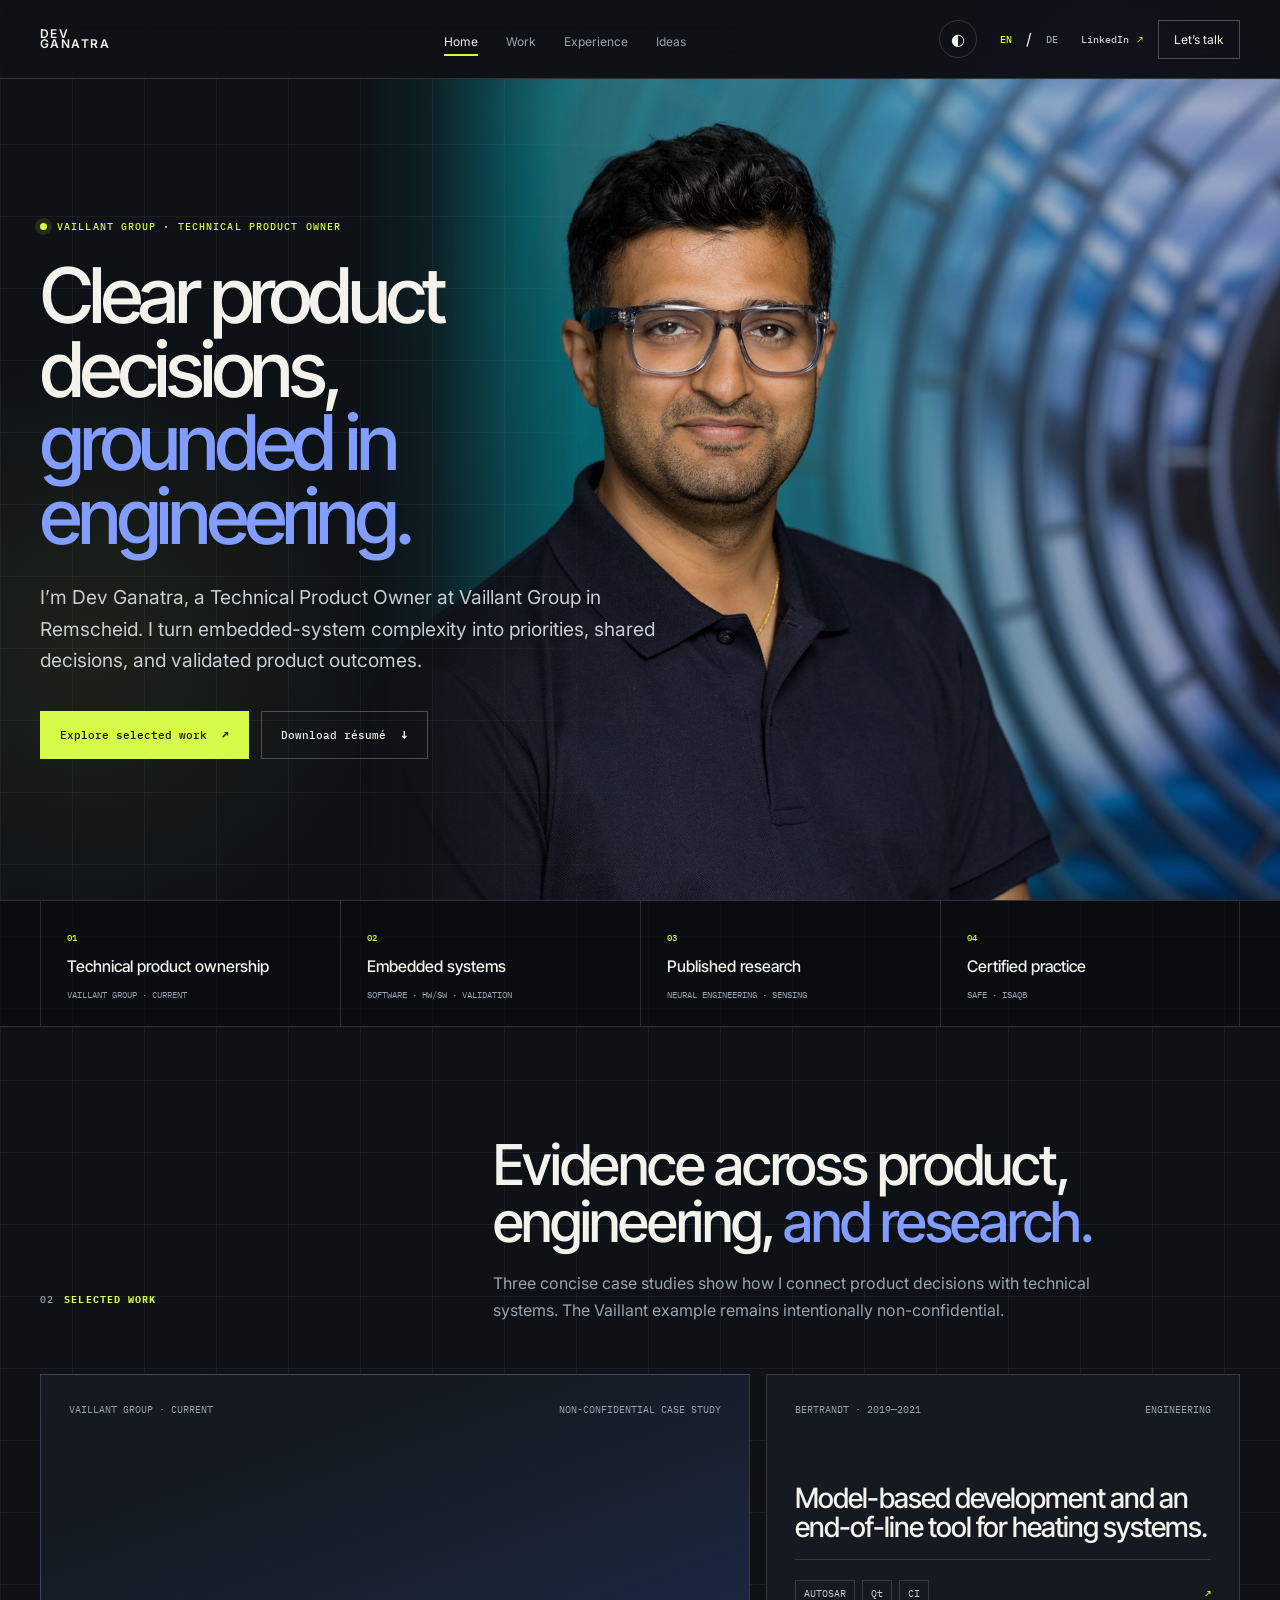
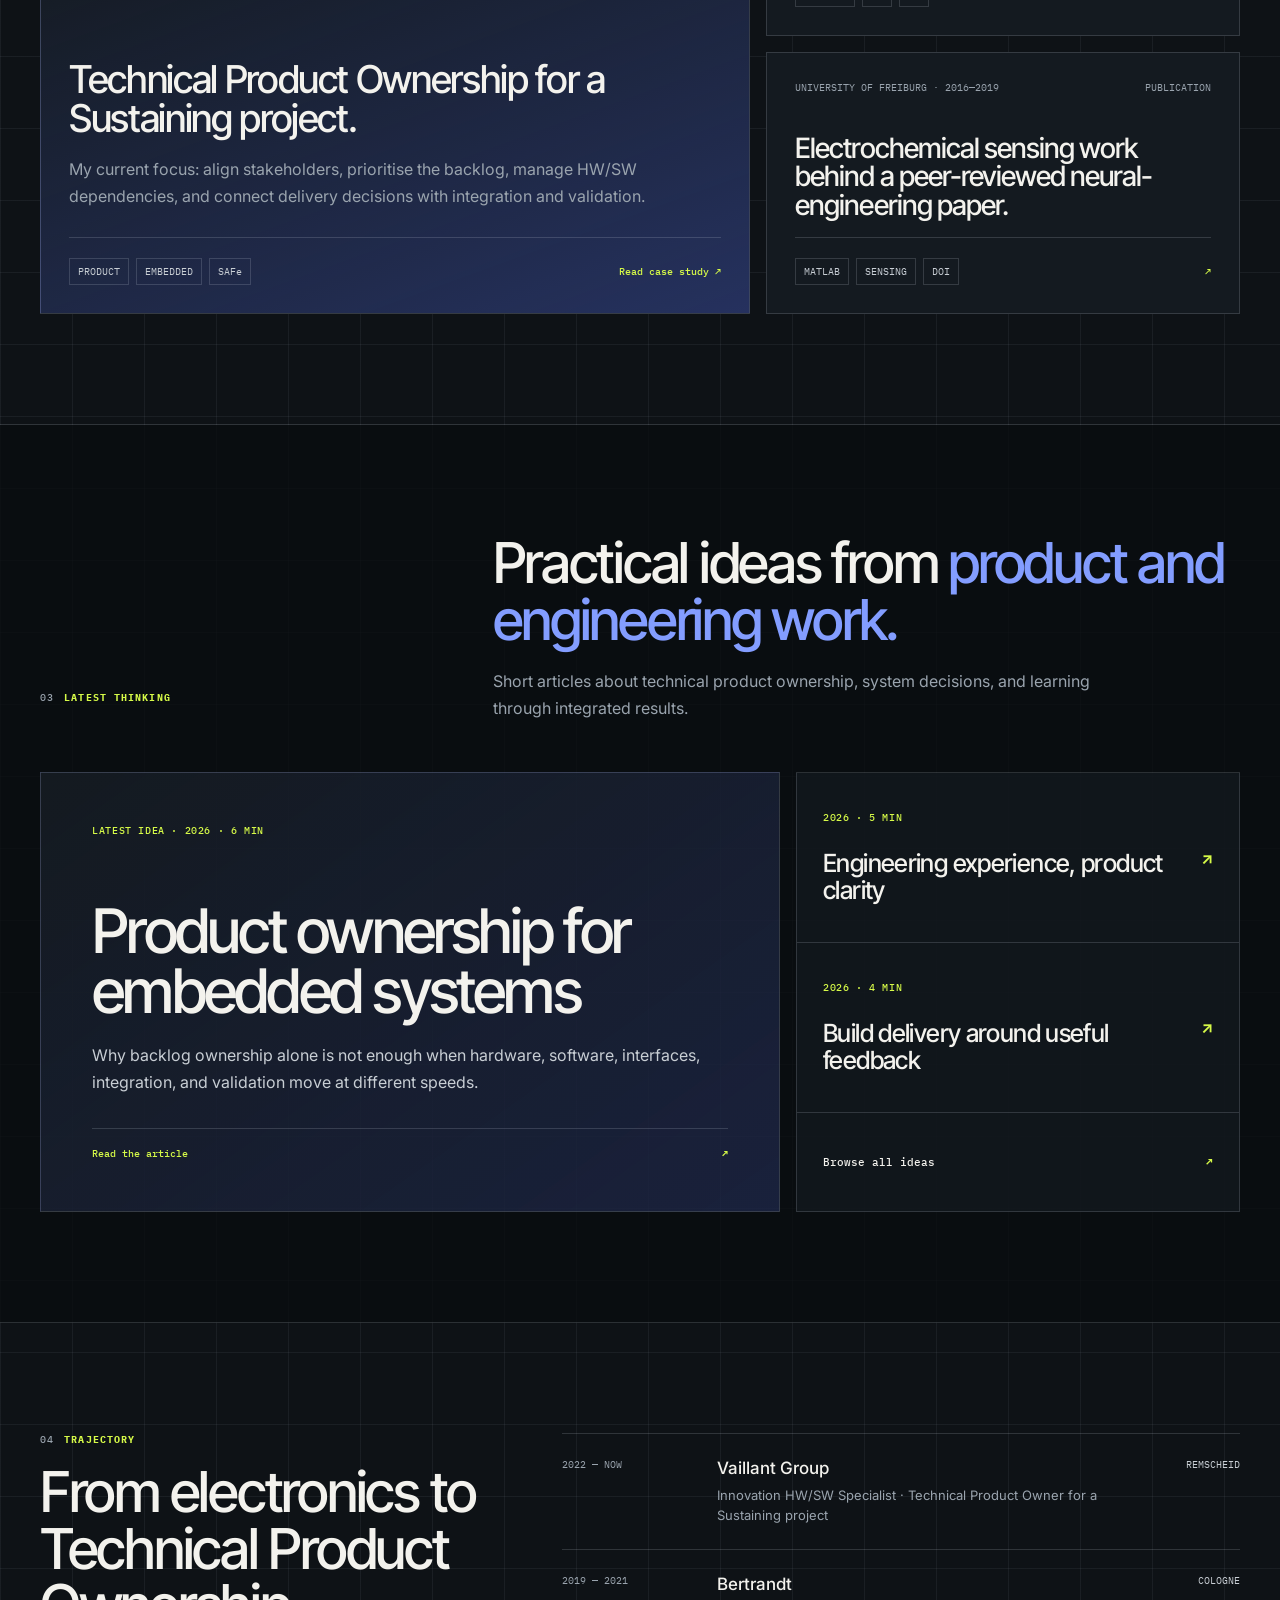
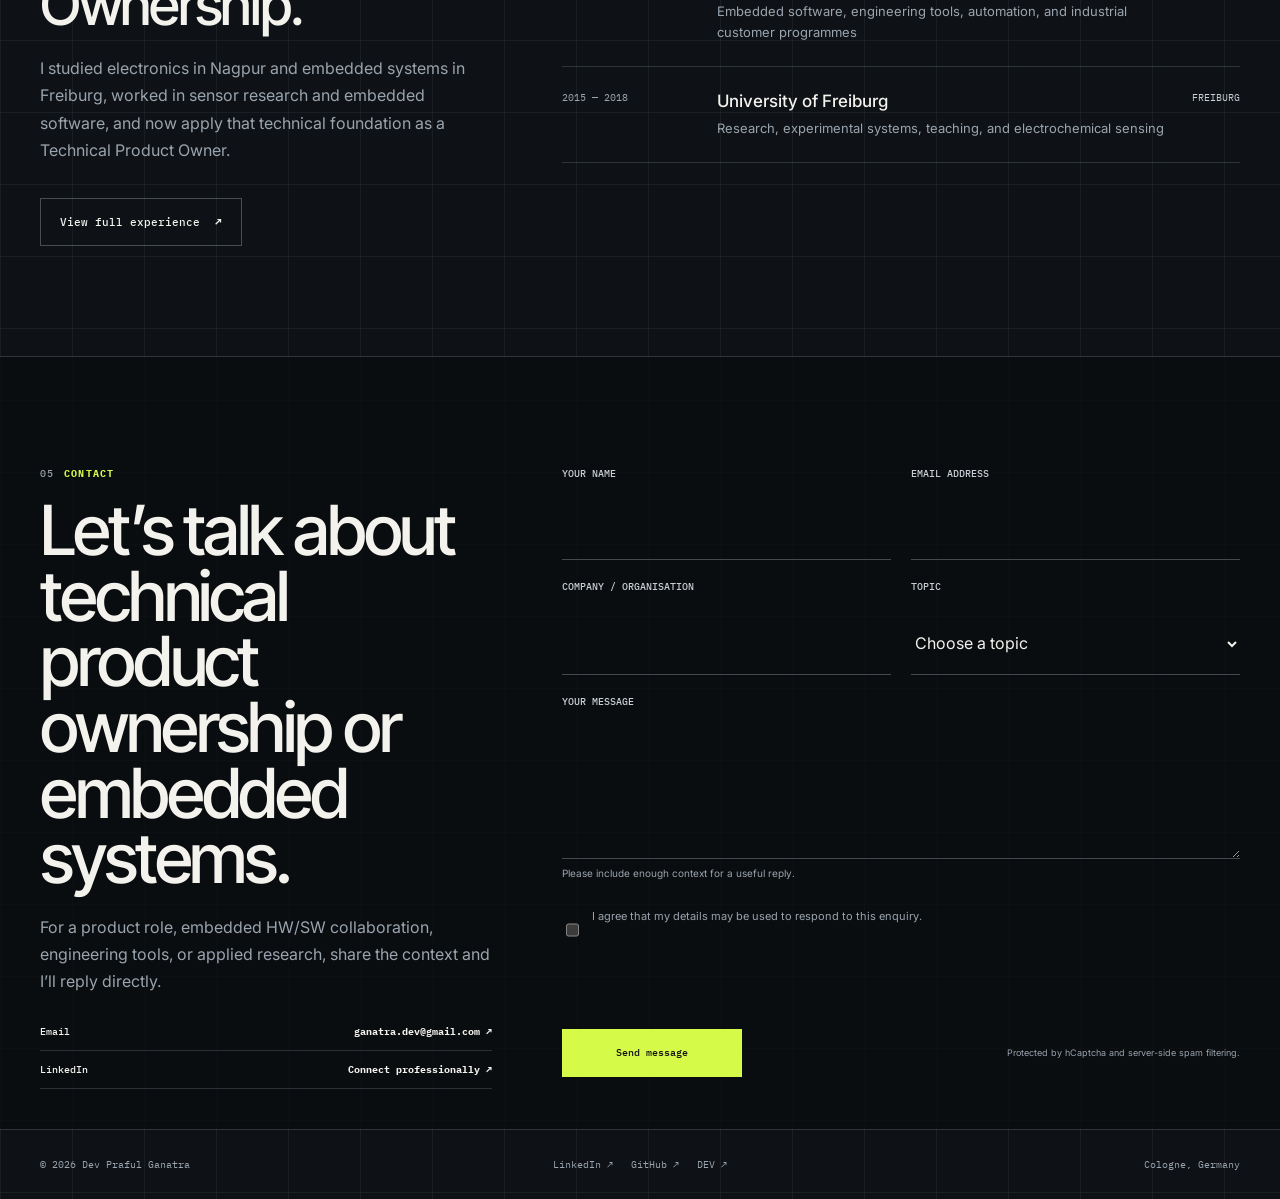
==== commit 20466615: "Increase hero portrait presence" ====
--- a/index.html
+++ b/index.html
@@ -36,7 +36,7 @@
     <link href="https://fonts.googleapis.com/css2?family=IBM+Plex+Mono:wght@400;500&family=Inter:wght@400;500;600&family=Inter+Tight:wght@400;500;600&display=swap" rel="stylesheet" />
     <link rel="icon" href="/assets/icon.svg" type="image/svg+xml" />
     <link rel="manifest" href="/manifest.webmanifest" />
-    <link rel="stylesheet" href="/styles.css?v=50" />
+    <link rel="stylesheet" href="/styles.css?v=51" />
     <script type="application/ld+json">
       {
         "@context": "https://schema.org",
--- a/styles.css
+++ b/styles.css
@@ -404,7 +404,7 @@
   top: 0;
   right: calc((var(--shell) - 100vw) / 2);
   bottom: 0;
-  width: min(64vw, 920px);
+  width: min(72vw, 1040px);
   min-height: 0;
   overflow: hidden;
   border: 0;
@@ -420,7 +420,7 @@
   max-width: 100%;
   height: 100%;
   object-fit: cover;
-  object-position: 38% center;
+  object-position: 42% center;
   filter:
     saturate(0.88)
     contrast(1.04)
@@ -431,6 +431,10 @@
     saturate(0.82)
     contrast(0.98)
     brightness(1.06);
+}
+:root[data-theme="light"] .portrait-card {
+  -webkit-mask-image: linear-gradient(to right, transparent 0%, rgba(0, 0, 0, 0.08) 10%, rgba(0, 0, 0, 0.62) 26%, #000 42%);
+  mask-image: linear-gradient(to right, transparent 0%, rgba(0, 0, 0, 0.08) 10%, rgba(0, 0, 0, 0.62) 26%, #000 42%);
 }
 
 .proof-strip { border-bottom: 1px solid var(--line); background: color-mix(in srgb, var(--bg-deep) 72%, transparent); }
@@ -892,7 +896,8 @@
     overflow-wrap: anywhere;
   }
   .signal-card { width: 100%; min-width: 0; }
-  .portrait-card {
+  .portrait-card,
+  :root[data-theme="light"] .portrait-card {
     position: relative;
     inset: auto;
     width: 100vw;
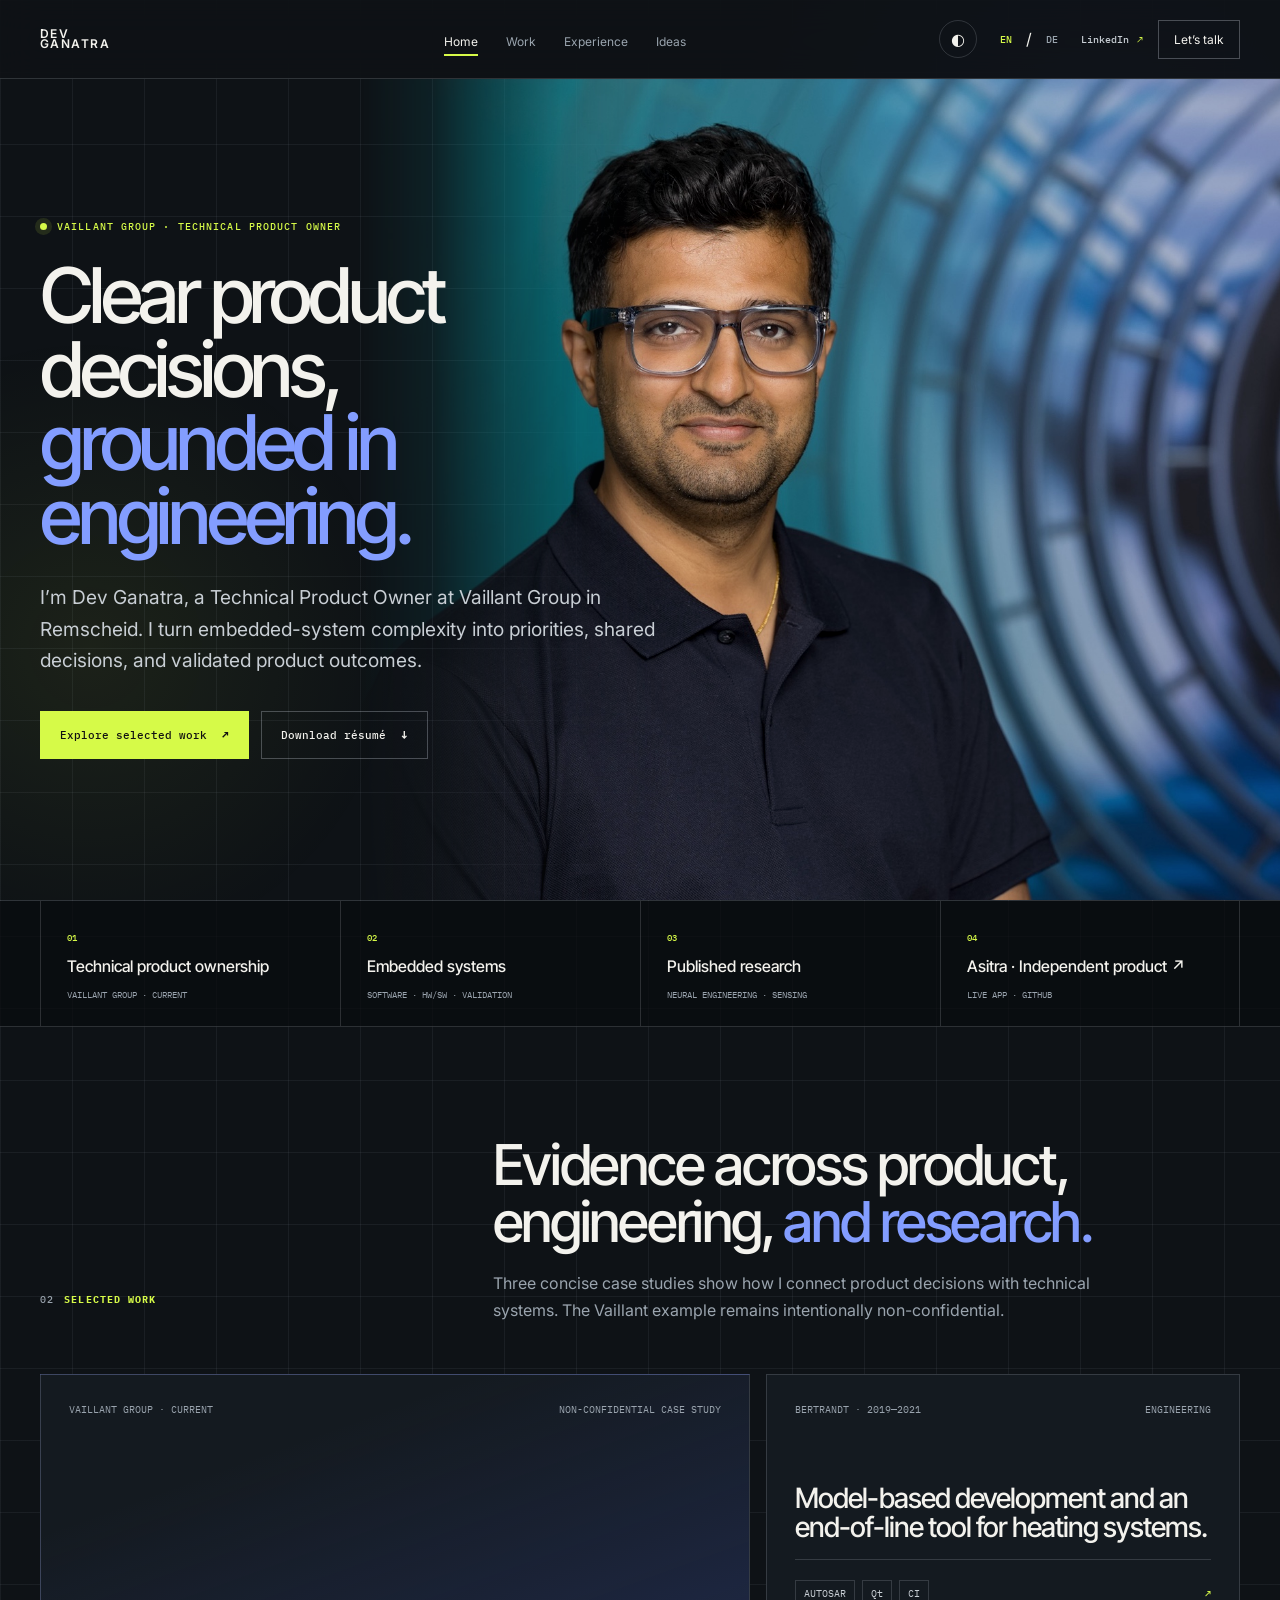
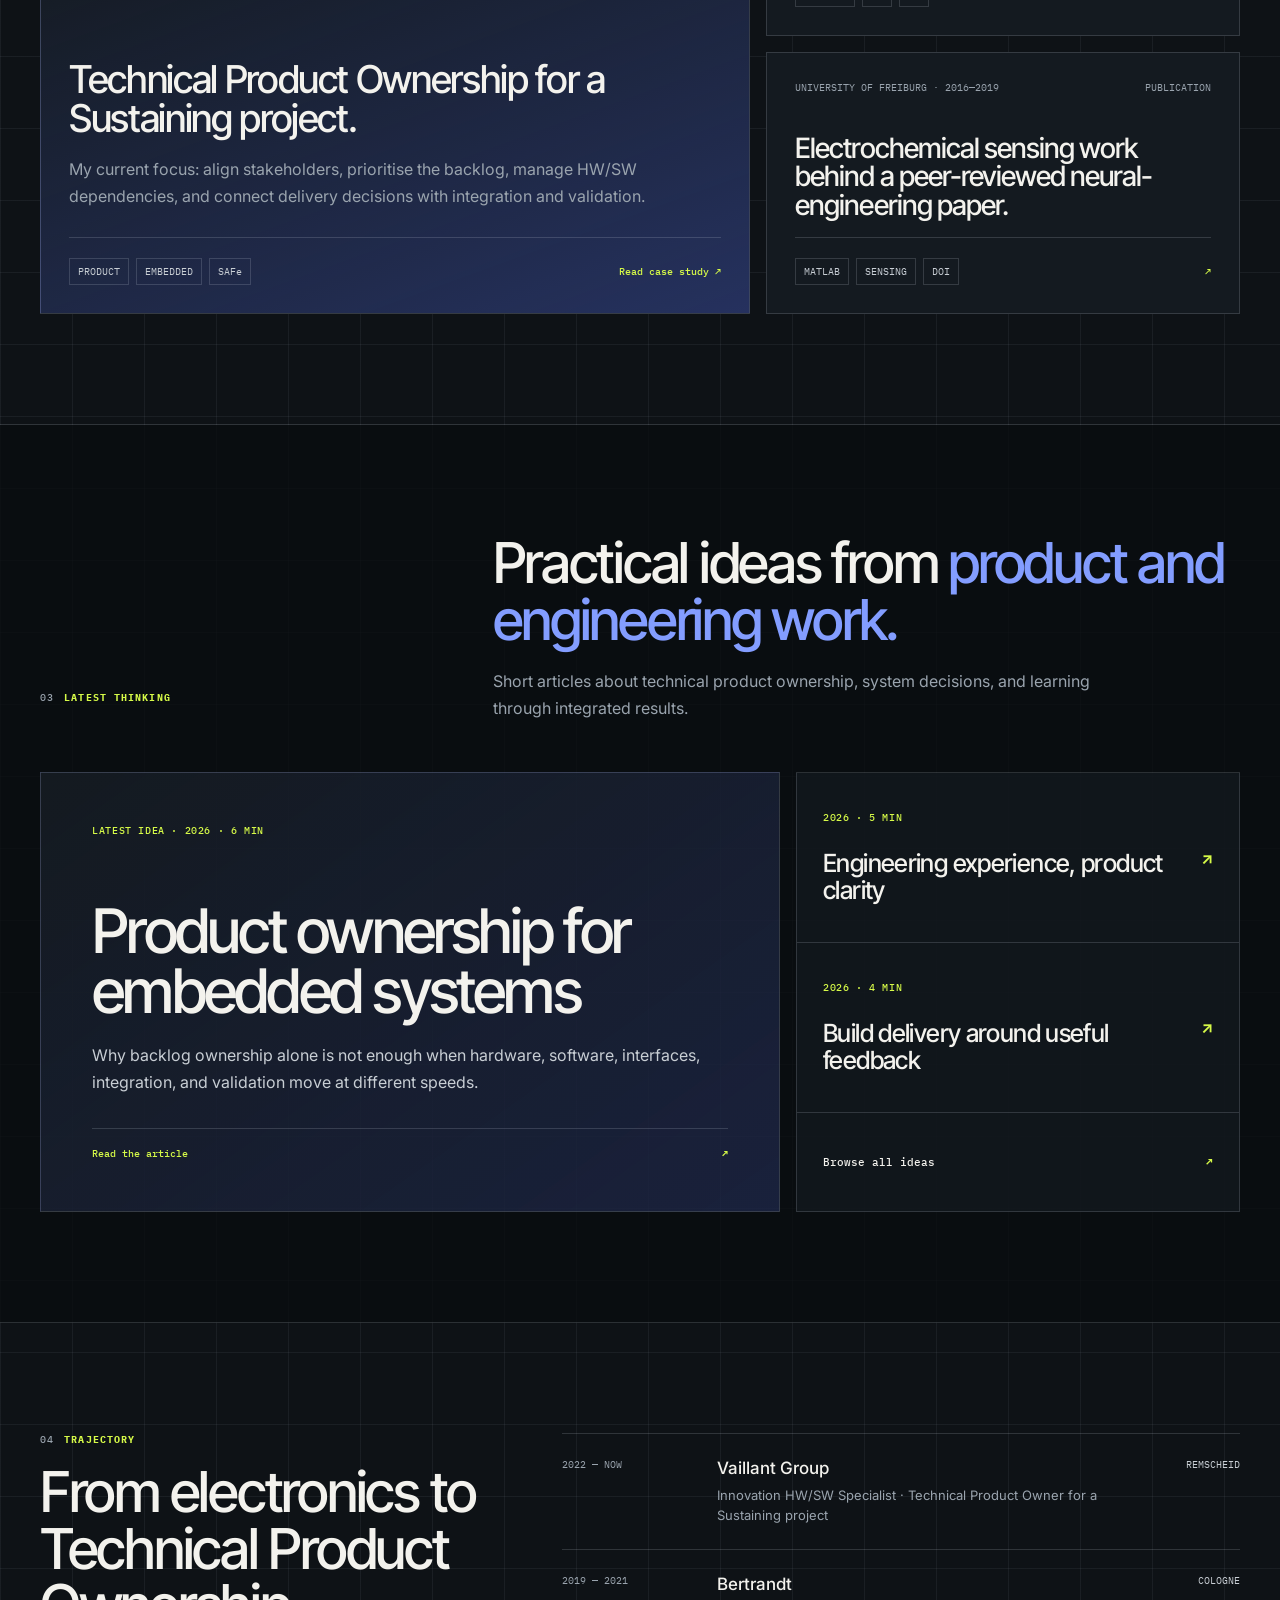
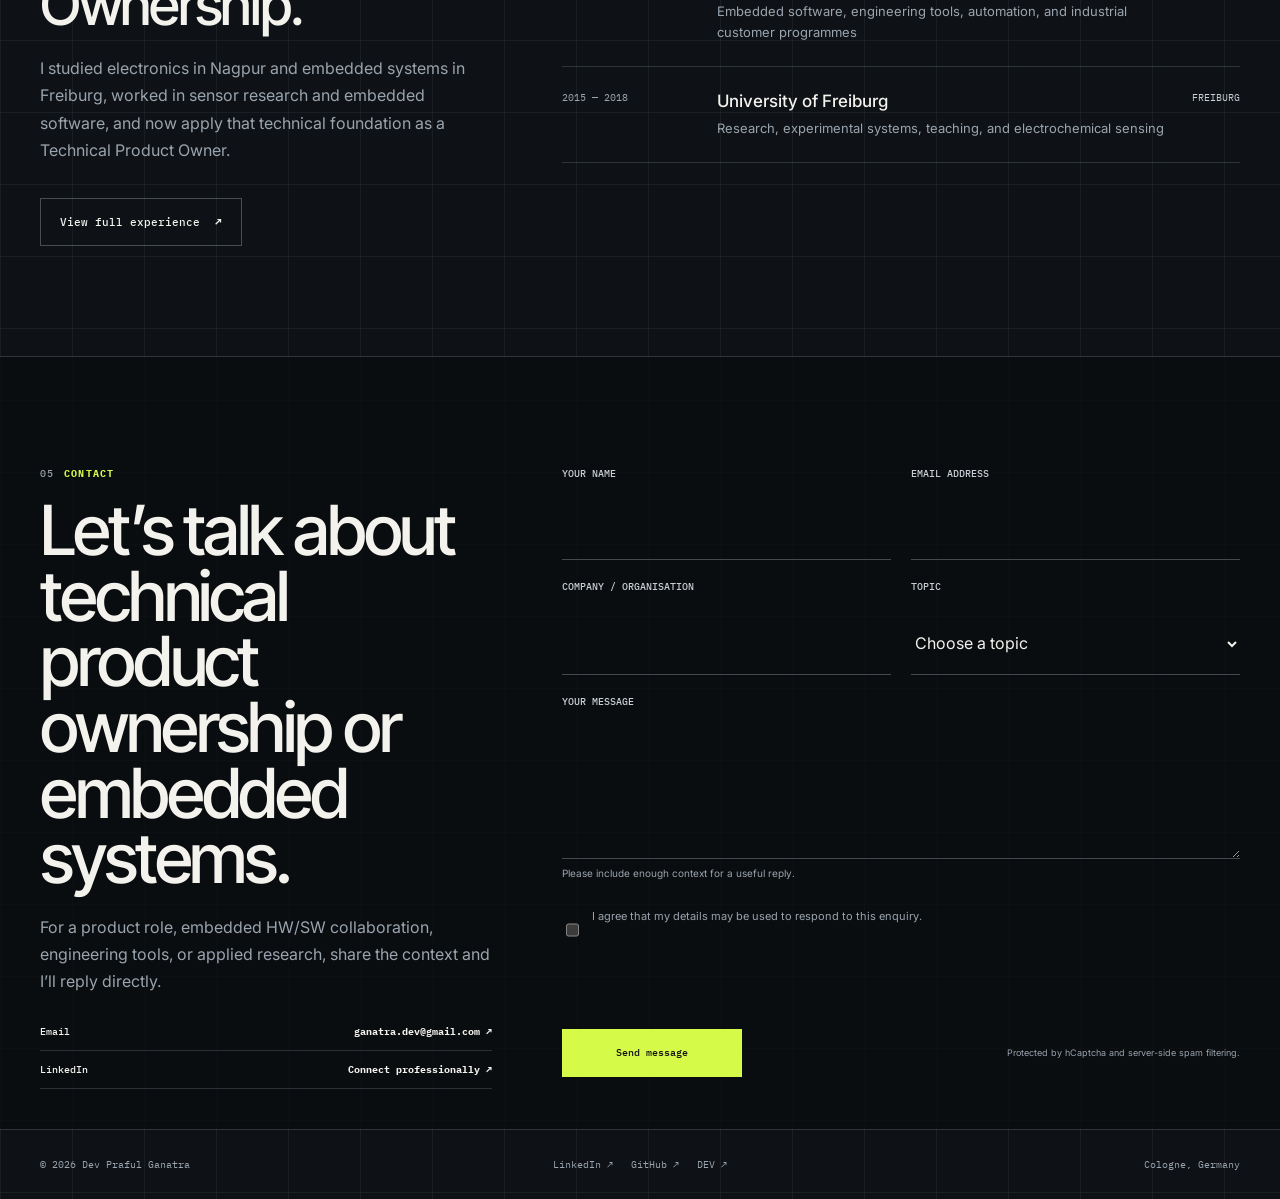
==== commit e8d31151: "Consolidate projects under Work" ====
--- a/index.html
+++ b/index.html
@@ -36,7 +36,7 @@
     <link href="https://fonts.googleapis.com/css2?family=IBM+Plex+Mono:wght@400;500&family=Inter:wght@400;500;600&family=Inter+Tight:wght@400;500;600&display=swap" rel="stylesheet" />
     <link rel="icon" href="/assets/icon.svg" type="image/svg+xml" />
     <link rel="manifest" href="/manifest.webmanifest" />
-    <link rel="stylesheet" href="/styles.css?v=51" />
+    <link rel="stylesheet" href="/styles.css?v=57" />
     <script type="application/ld+json">
       {
         "@context": "https://schema.org",
@@ -105,12 +105,9 @@
         <a class="wordmark" href="/" data-internal aria-label="Dev Ganatra home"><span>DEV</span><span>GANATRA</span></a>
         <nav class="primary-nav" data-primary-navigation aria-label="Primary navigation" data-aria-en="Primary navigation" data-aria-de="Hauptnavigation">
           <a href="/" data-internal data-nav-page="home" data-en="Home" data-de="Start">Home</a>
-          <a href="/product/" data-internal data-nav-page="product" data-en="Product" data-de="Produkt">Product</a>
-          <a href="/case-studies/" data-internal data-nav-page="cases" data-en="Case studies" data-de="Fallstudien">Case studies</a>
-          <a href="/projects/" data-internal data-nav-page="projects" data-en="Projects" data-de="Projekte">Projects</a>
-          <a href="/research/" data-internal data-nav-page="research" data-en="Research" data-de="Forschung">Research</a>
-          <a href="/experience/" data-internal data-nav-page="experience" data-en="Experience" data-de="Beruflicher Werdegang">Experience</a>
-          <a href="/notes/" data-internal data-nav-page="notes" data-en="Notes" data-de="Fachbeiträge">Notes</a>
+          <a href="/case-studies/" data-internal data-nav-page="cases" data-en="Work" data-de="Arbeiten">Work</a>
+          <a href="/experience/" data-internal data-nav-page="experience" data-en="Experience" data-de="Werdegang">Experience</a>
+          <a href="/notes/" data-internal data-nav-page="notes" data-en="Ideas" data-de="Fachbeiträge">Ideas</a>
           <div class="mobile-nav-actions">
             <div class="language-switch" aria-label="Language" data-aria-en="Language" data-aria-de="Sprache">
               <button type="button" data-language="en" aria-pressed="true">EN</button><span>/</span><button type="button" data-language="de" aria-pressed="false">DE</button>
@@ -157,7 +154,7 @@
           <div><span>01</span><strong data-en="Technical product ownership" data-de="Technische Produktverantwortung">Technical product ownership</strong><small data-en="Vaillant Group · current" data-de="Vaillant Group · aktuell">Vaillant Group · current</small></div>
           <div><span>02</span><strong data-en="Embedded systems" data-de="Embedded Systems">Embedded systems</strong><small data-en="Software · HW/SW · validation" data-de="Software · HW/SW · Validierung">Software · HW/SW · validation</small></div>
           <div><span>03</span><strong data-en="Published research" data-de="Publizierte Forschung">Published research</strong><small data-en="Neural engineering · sensing" data-de="Neural Engineering · Sensorik">Neural engineering · sensing</small></div>
-          <div><span>04</span><strong data-en="Certified practice" data-de="Zertifizierte Praxis">Certified practice</strong><small>SAFe · iSAQB</small></div>
+          <div><span>04</span><strong><a href="https://asitra.app/" target="_blank" rel="noreferrer" data-en="Asitra · Independent product ↗" data-de="Asitra · Eigenes Produkt ↗">Asitra · Independent product ↗</a></strong><small>LIVE APP · GITHUB</small></div>
         </div>
       </section>
 
@@ -274,6 +271,6 @@
     </footer>
     <div class="reading-progress" data-reading-progress aria-hidden="true"></div>
     <script src="https://web3forms.com/client/script.js" async defer></script>
-    <script src="/site.js?v=50"></script>
+    <script src="/site.js?v=57"></script>
   </body>
 </html>
--- a/styles.css
+++ b/styles.css
@@ -252,6 +252,40 @@
   font-size: clamp(17px, 1.5vw, 21px);
   line-height: 1.65;
 }
+@media (min-width: 841px) {
+  :root[data-theme="light"] .hero-copy {
+    width: min(46%, 570px);
+  }
+  :root[data-theme="light"] .portrait-card {
+    width: min(72vw, 1040px);
+    -webkit-mask-image: none;
+    mask-image: none;
+    clip-path: none;
+    border-left: 0;
+  }
+  :root[data-theme="light"] .portrait-card img {
+    object-position: 42% center;
+    -webkit-mask-image: linear-gradient(to right, transparent 0%, rgba(0, 0, 0, 0.12) 8%, rgba(0, 0, 0, 0.78) 22%, #000 34%);
+    mask-image: linear-gradient(to right, transparent 0%, rgba(0, 0, 0, 0.12) 8%, rgba(0, 0, 0, 0.78) 22%, #000 34%);
+  }
+  :root[data-theme="light"] .portrait-card::after {
+    position: absolute;
+    inset: 0;
+    background: url("/assets/dev-ganatra-hero-scene.jpg") 42% center / cover no-repeat;
+    filter: saturate(0.82) contrast(0.98) brightness(1.06);
+    -webkit-mask-image: linear-gradient(to right, transparent 20%, rgba(0, 0, 0, 0.18) 24%, rgba(0, 0, 0, 0.82) 30%, #000 36%);
+    mask-image: linear-gradient(to right, transparent 20%, rgba(0, 0, 0, 0.18) 24%, rgba(0, 0, 0, 0.82) 30%, #000 36%);
+    content: "";
+    pointer-events: none;
+  }
+  :root[data-theme="light"] .hero-intro {
+    max-width: 520px;
+    text-shadow:
+      0 0 5px rgba(240, 239, 233, 1),
+      0 0 14px rgba(240, 239, 233, 1),
+      0 0 24px rgba(240, 239, 233, 0.94);
+  }
+}
 .hero-actions,
 .page-actions {
   display: flex;
@@ -432,17 +466,13 @@
     contrast(0.98)
     brightness(1.06);
 }
-:root[data-theme="light"] .portrait-card {
-  -webkit-mask-image: linear-gradient(to right, transparent 0%, rgba(0, 0, 0, 0.08) 10%, rgba(0, 0, 0, 0.62) 26%, #000 42%);
-  mask-image: linear-gradient(to right, transparent 0%, rgba(0, 0, 0, 0.08) 10%, rgba(0, 0, 0, 0.62) 26%, #000 42%);
-}
-
 .proof-strip { border-bottom: 1px solid var(--line); background: color-mix(in srgb, var(--bg-deep) 72%, transparent); }
 .proof-grid { display: grid; grid-template-columns: repeat(4, 1fr); }
 .proof-grid > div { min-width: 0; padding: 24px 26px; border-left: 1px solid var(--line); }
 .proof-grid > div:last-child { border-right: 1px solid var(--line); }
 .proof-grid span { color: var(--lime); font: 500 9px var(--mono); }
 .proof-grid strong { display: block; margin: 12px 0 6px; font: 500 16px/1.2 var(--display); }
+.proof-grid strong a:hover { color: var(--lime); }
 .proof-grid small { color: var(--muted); font: 400 9px/1.45 var(--mono); text-transform: uppercase; }
 
 .section { padding-block: 110px; border-bottom: 1px solid var(--line); }
@@ -747,12 +777,15 @@
   border: 1px solid var(--line);
   background: var(--panel);
 }
+.project-card-featured { border-color: var(--line-strong); background: linear-gradient(145deg, var(--panel), rgba(115, 137, 39, 0.16)); }
 .project-card-top { display: flex; justify-content: space-between; gap: 20px; color: var(--muted); font: 400 10px var(--mono); }
 .project-card h2 { margin: auto 0 14px; font: 500 30px/1.05 var(--display); letter-spacing: -0.03em; }
 .project-card p { margin: 0 0 24px; color: var(--muted); line-height: 1.6; }
 .project-card-footer { display: flex; justify-content: space-between; gap: 18px; align-items: end; padding-top: 16px; border-top: 1px solid var(--line); }
 .project-card-footer span { max-width: 70%; color: var(--soft); font: 400 10px/1.5 var(--mono); }
 .project-card-footer a { color: var(--lime); font: 500 10px var(--mono); }
+.project-links { display: flex; flex-wrap: wrap; justify-content: flex-end; gap: 8px 14px; text-align: right; }
+.archive-note { max-width: 760px; margin: 26px 0 0; padding-left: 16px; border-left: 2px solid var(--lime); color: var(--soft); font: 400 12px/1.65 var(--mono); }
 
 .publication-feature {
   display: grid;
@@ -896,8 +929,7 @@
     overflow-wrap: anywhere;
   }
   .signal-card { width: 100%; min-width: 0; }
-  .portrait-card,
-  :root[data-theme="light"] .portrait-card {
+  .portrait-card {
     position: relative;
     inset: auto;
     width: 100vw;
@@ -961,6 +993,9 @@
   .evidence-strip { grid-template-columns: 1fr; }
   .project-toolbar { align-items: flex-start; flex-direction: column; }
   .project-card { min-height: 310px; }
+  .project-card-footer { align-items: flex-start; flex-direction: column; }
+  .project-card-footer span { max-width: 100%; }
+  .project-links { justify-content: flex-start; text-align: left; }
   .publication-feature { padding: 24px; }
   .research-timeline article { grid-template-columns: 90px 1fr; }
   .research-timeline strong { grid-column: 2; }
